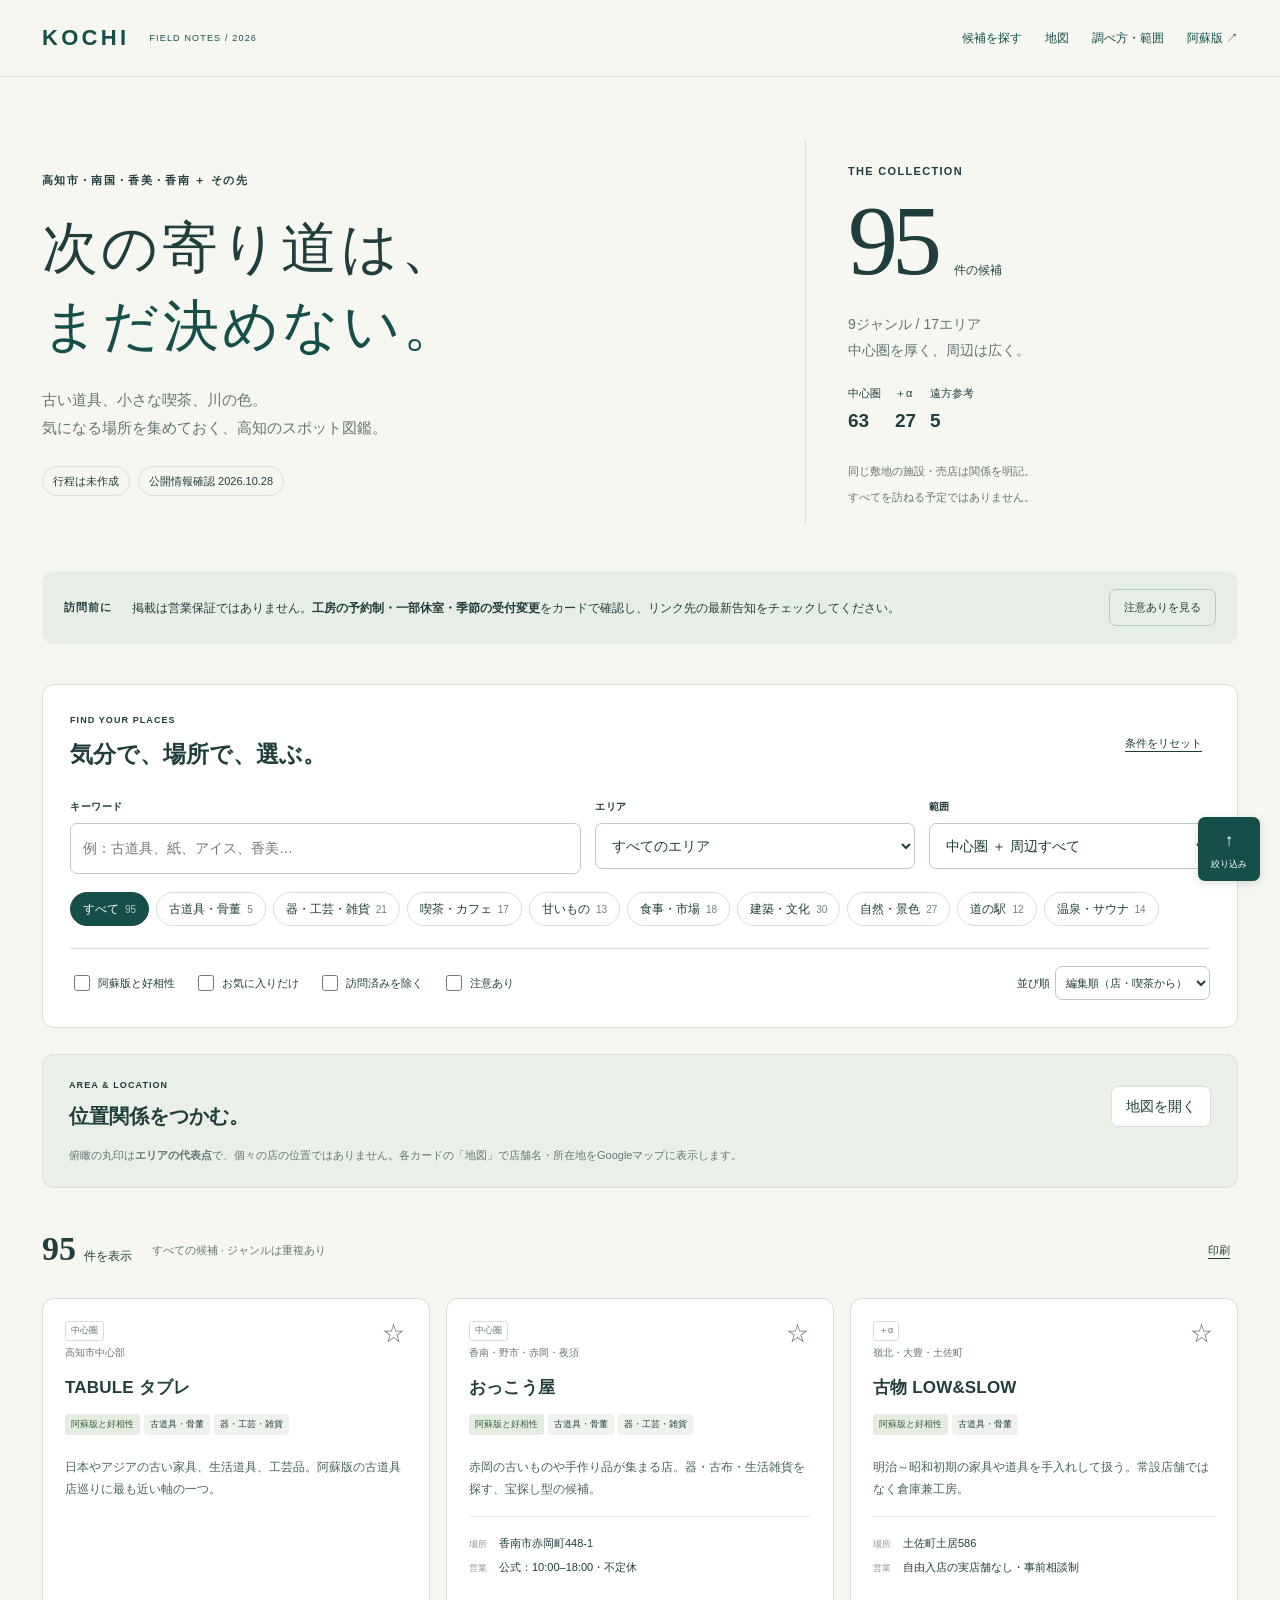
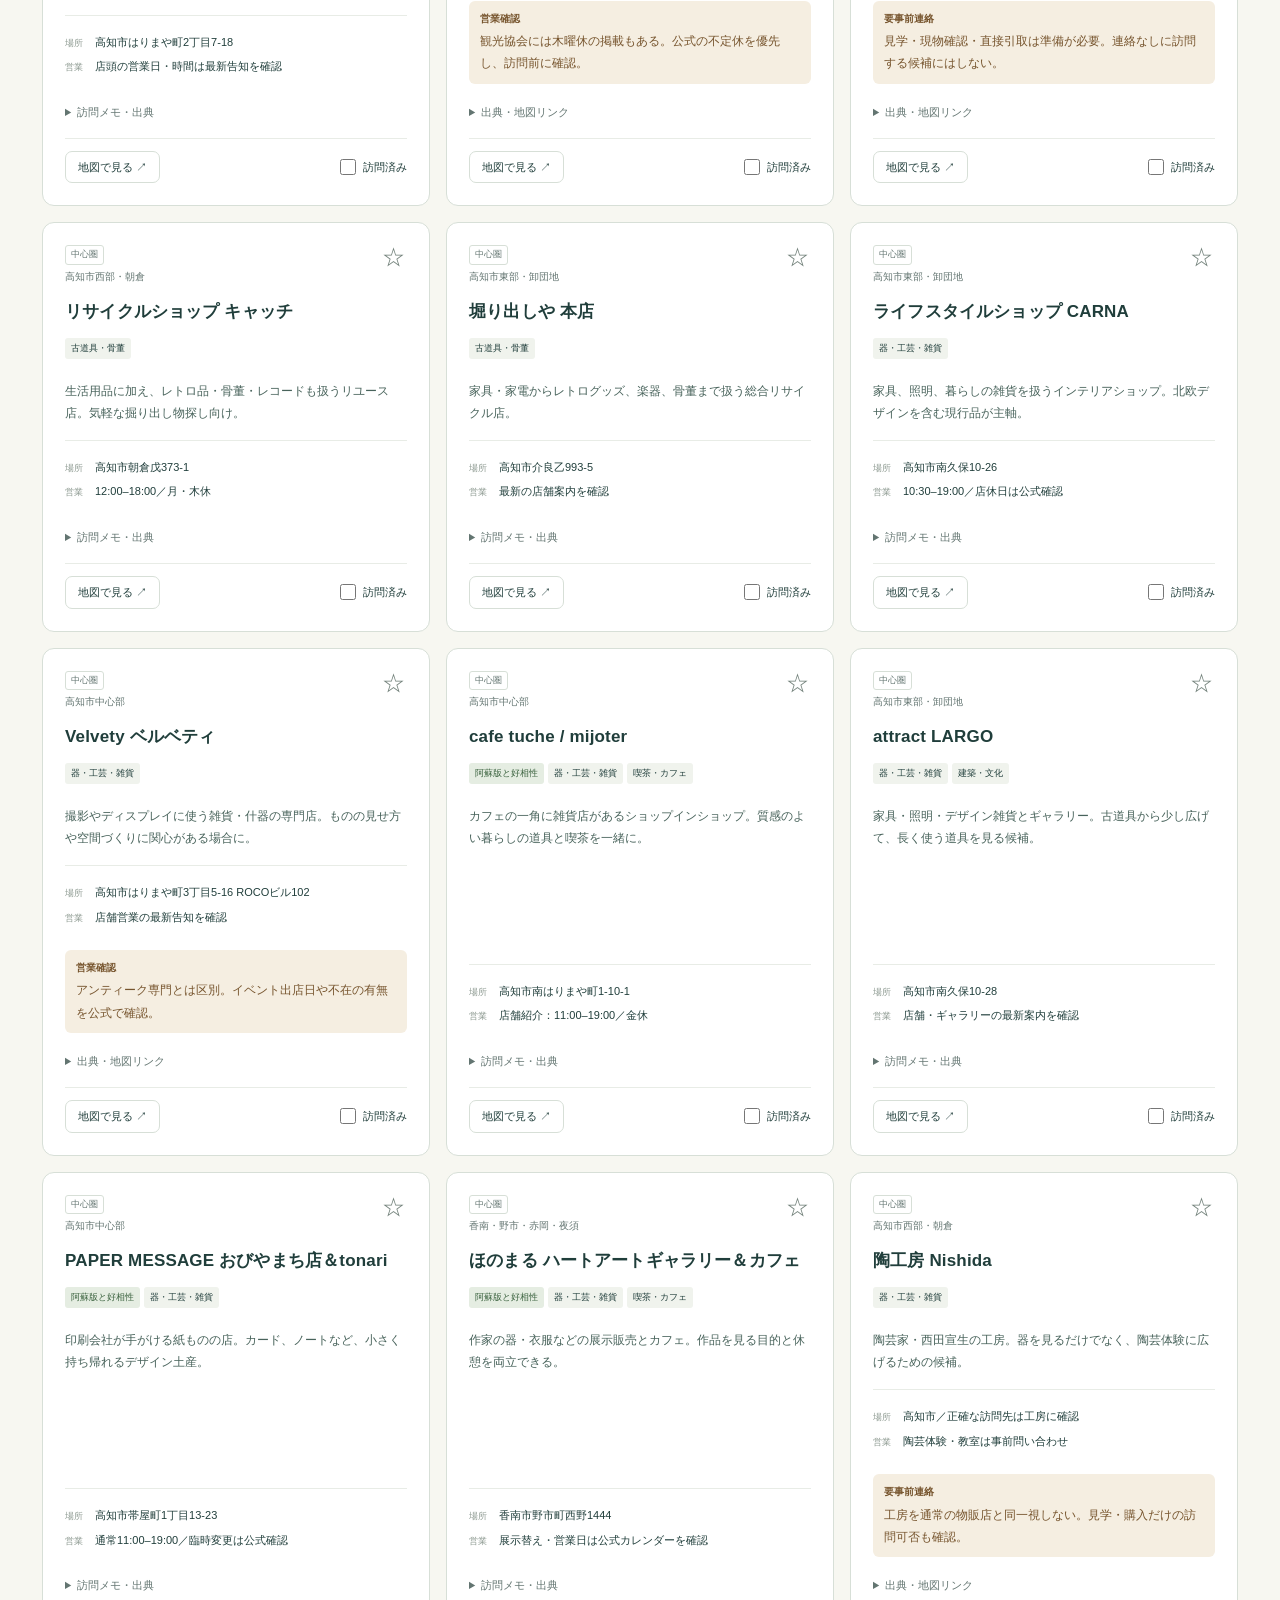
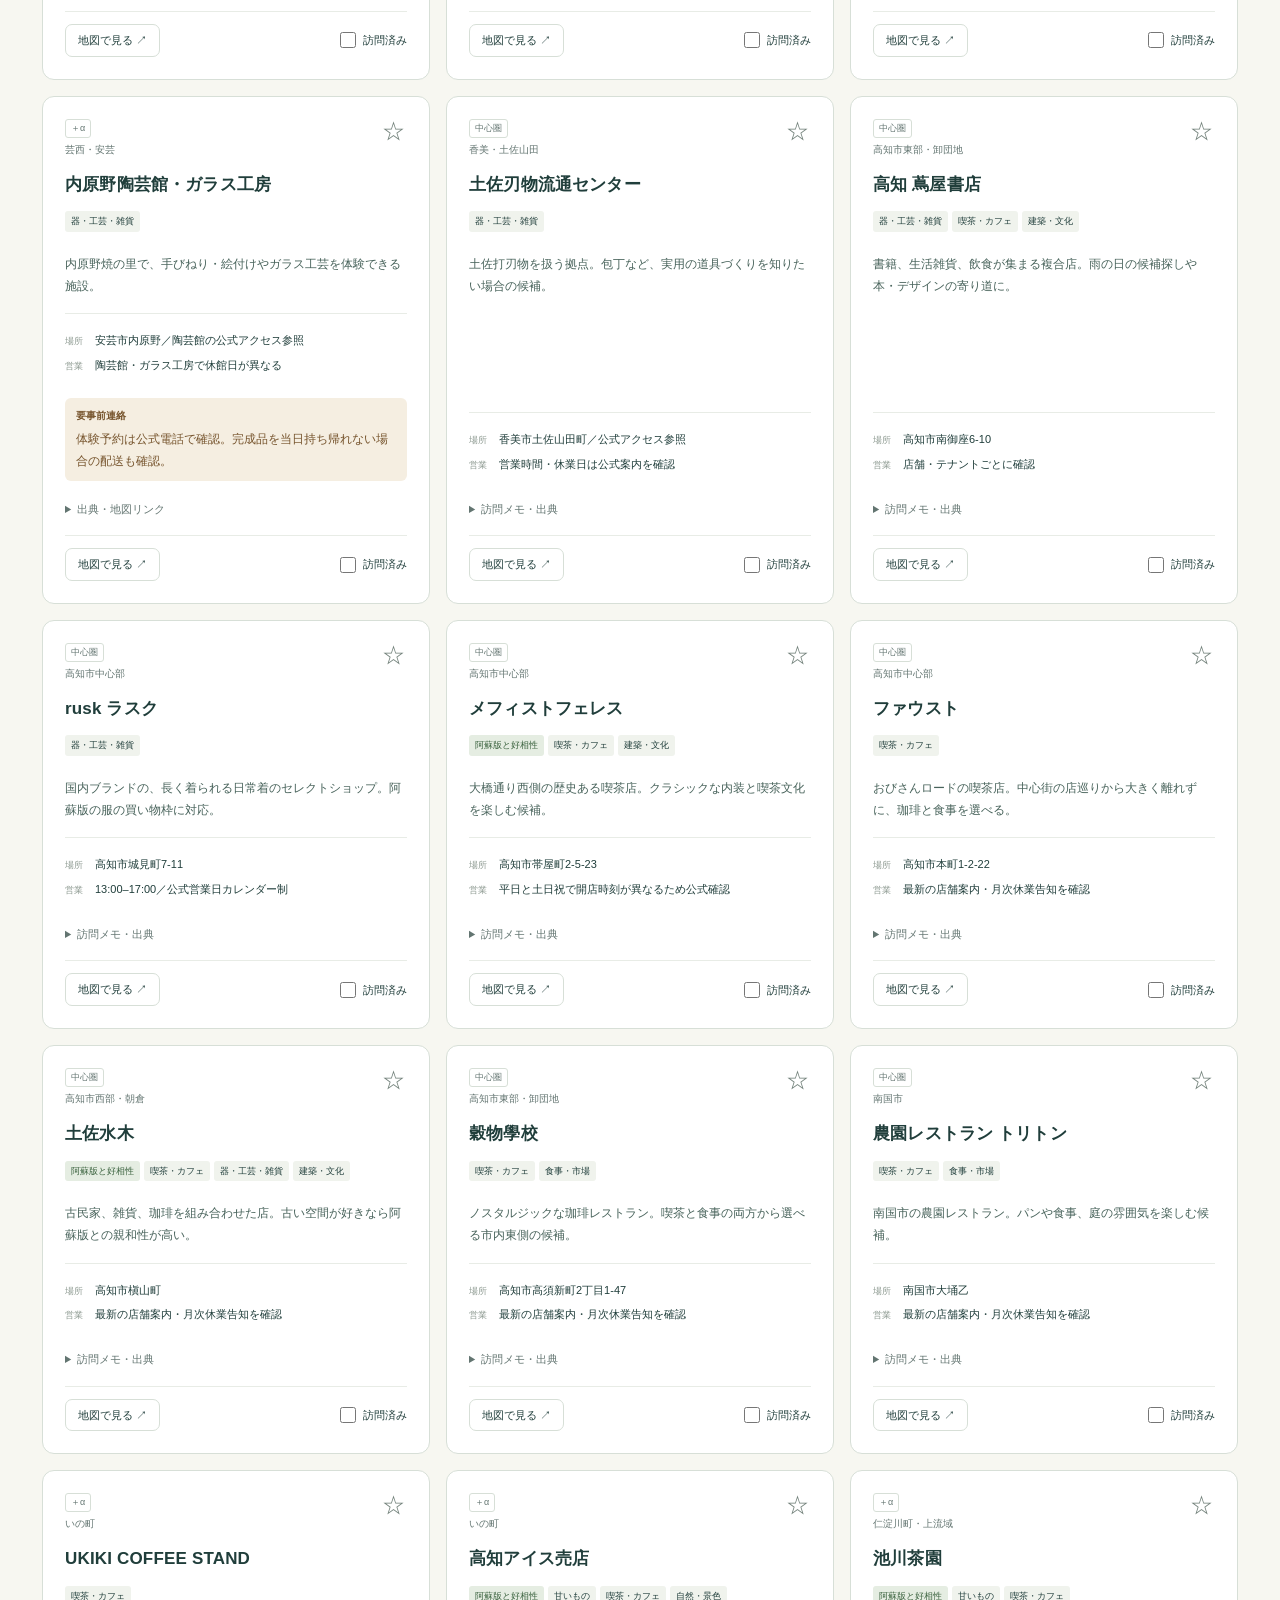
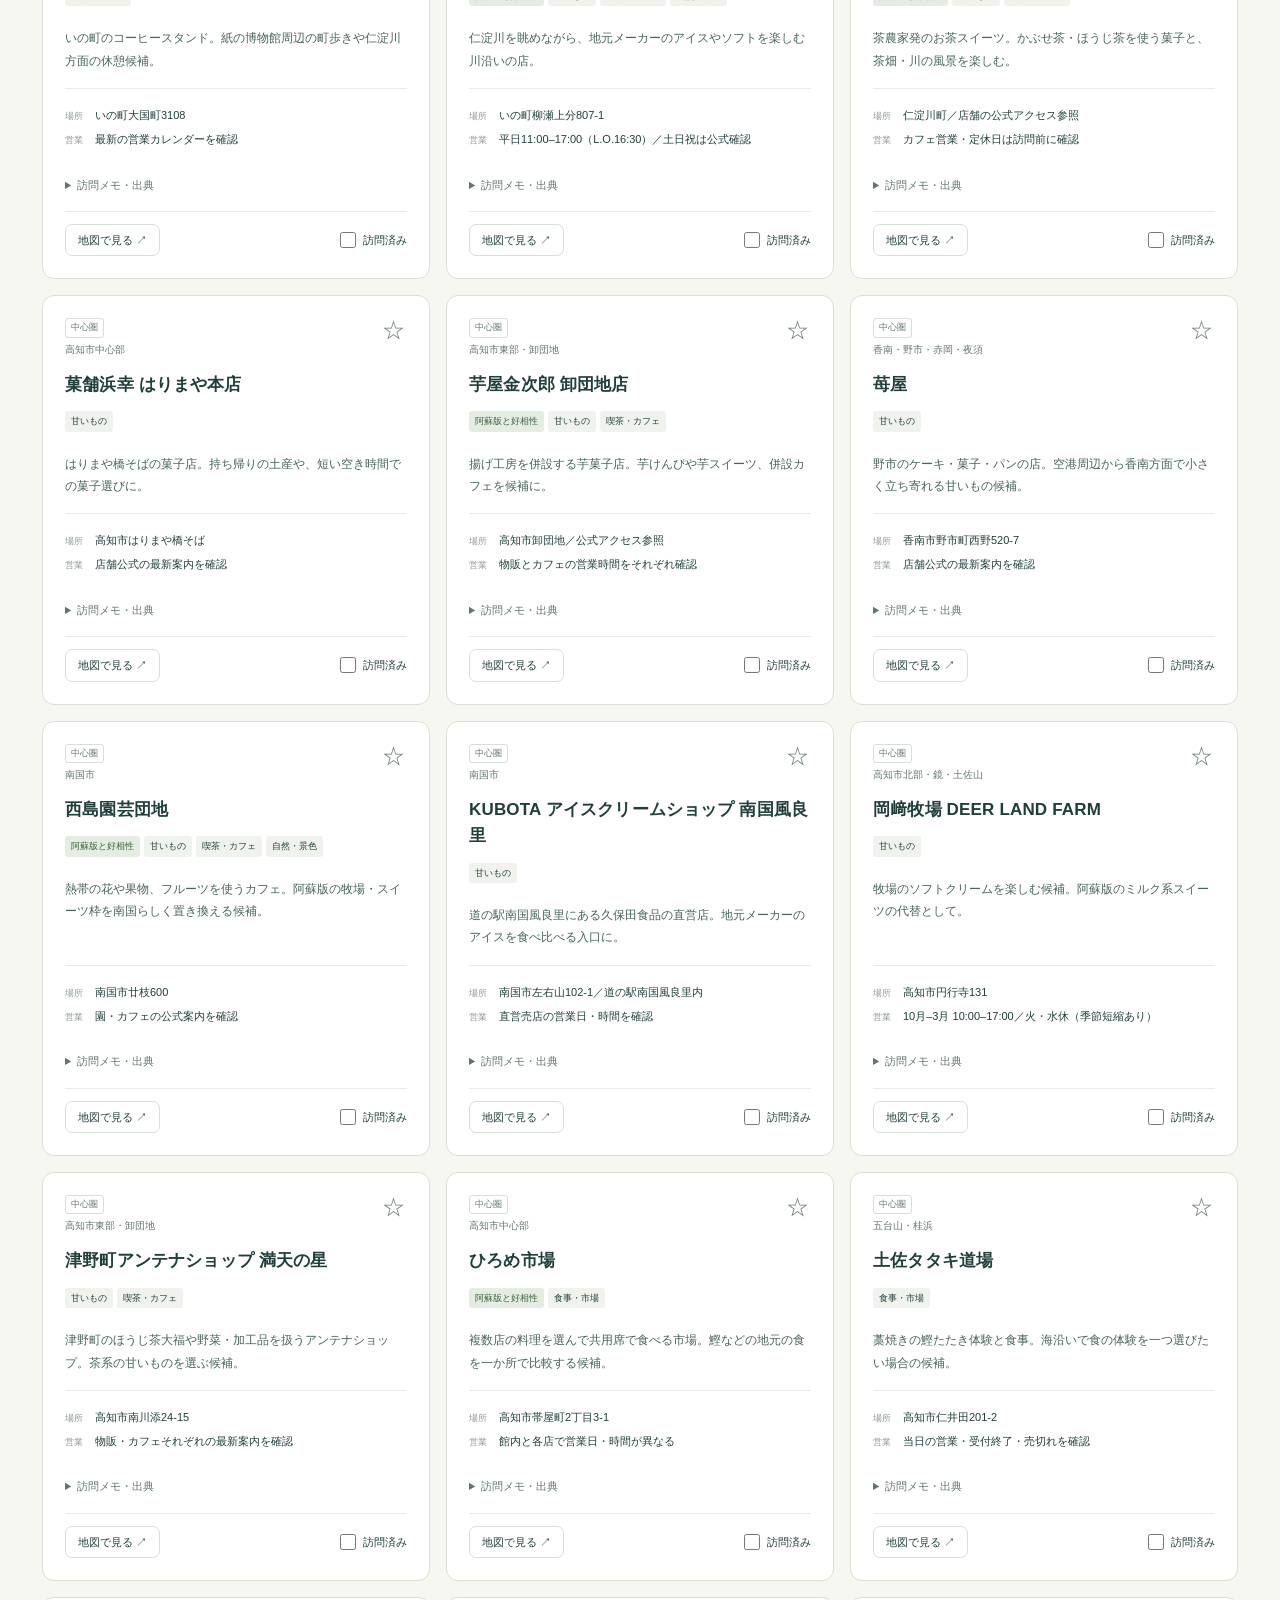
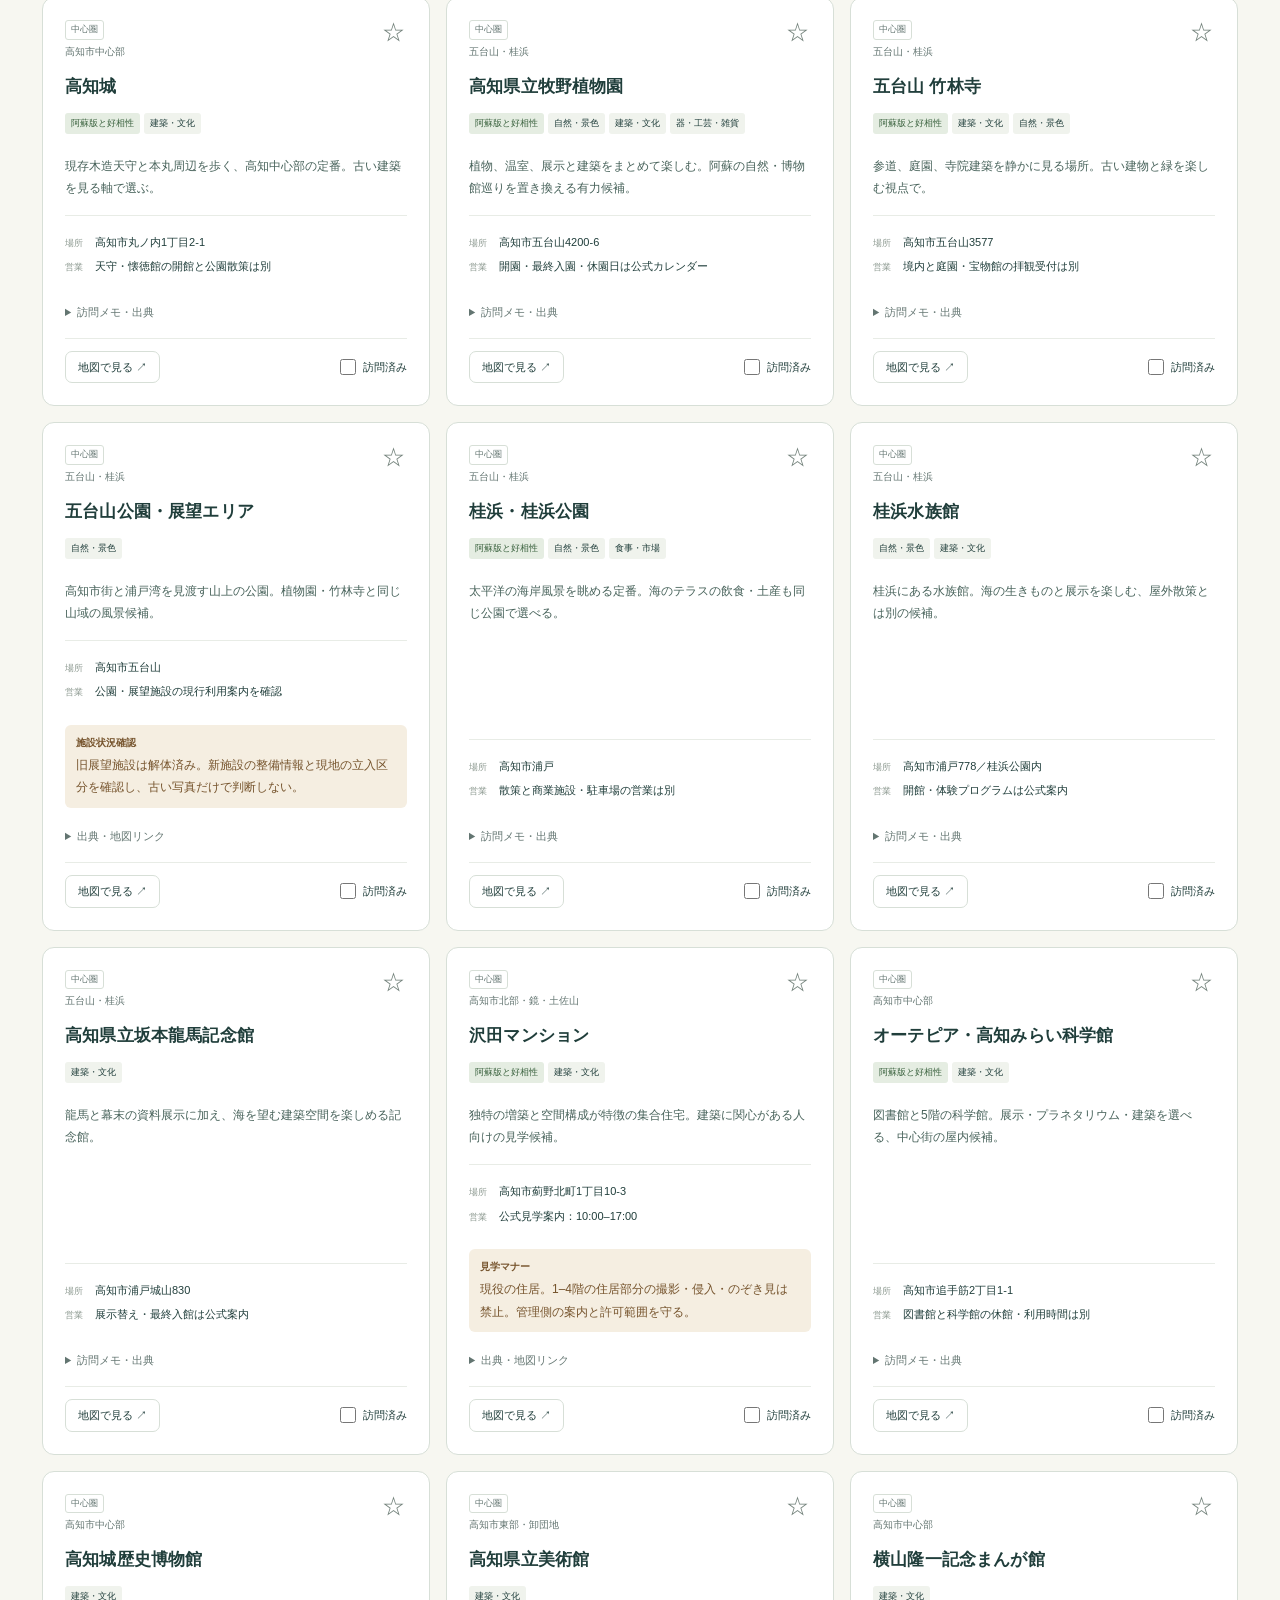
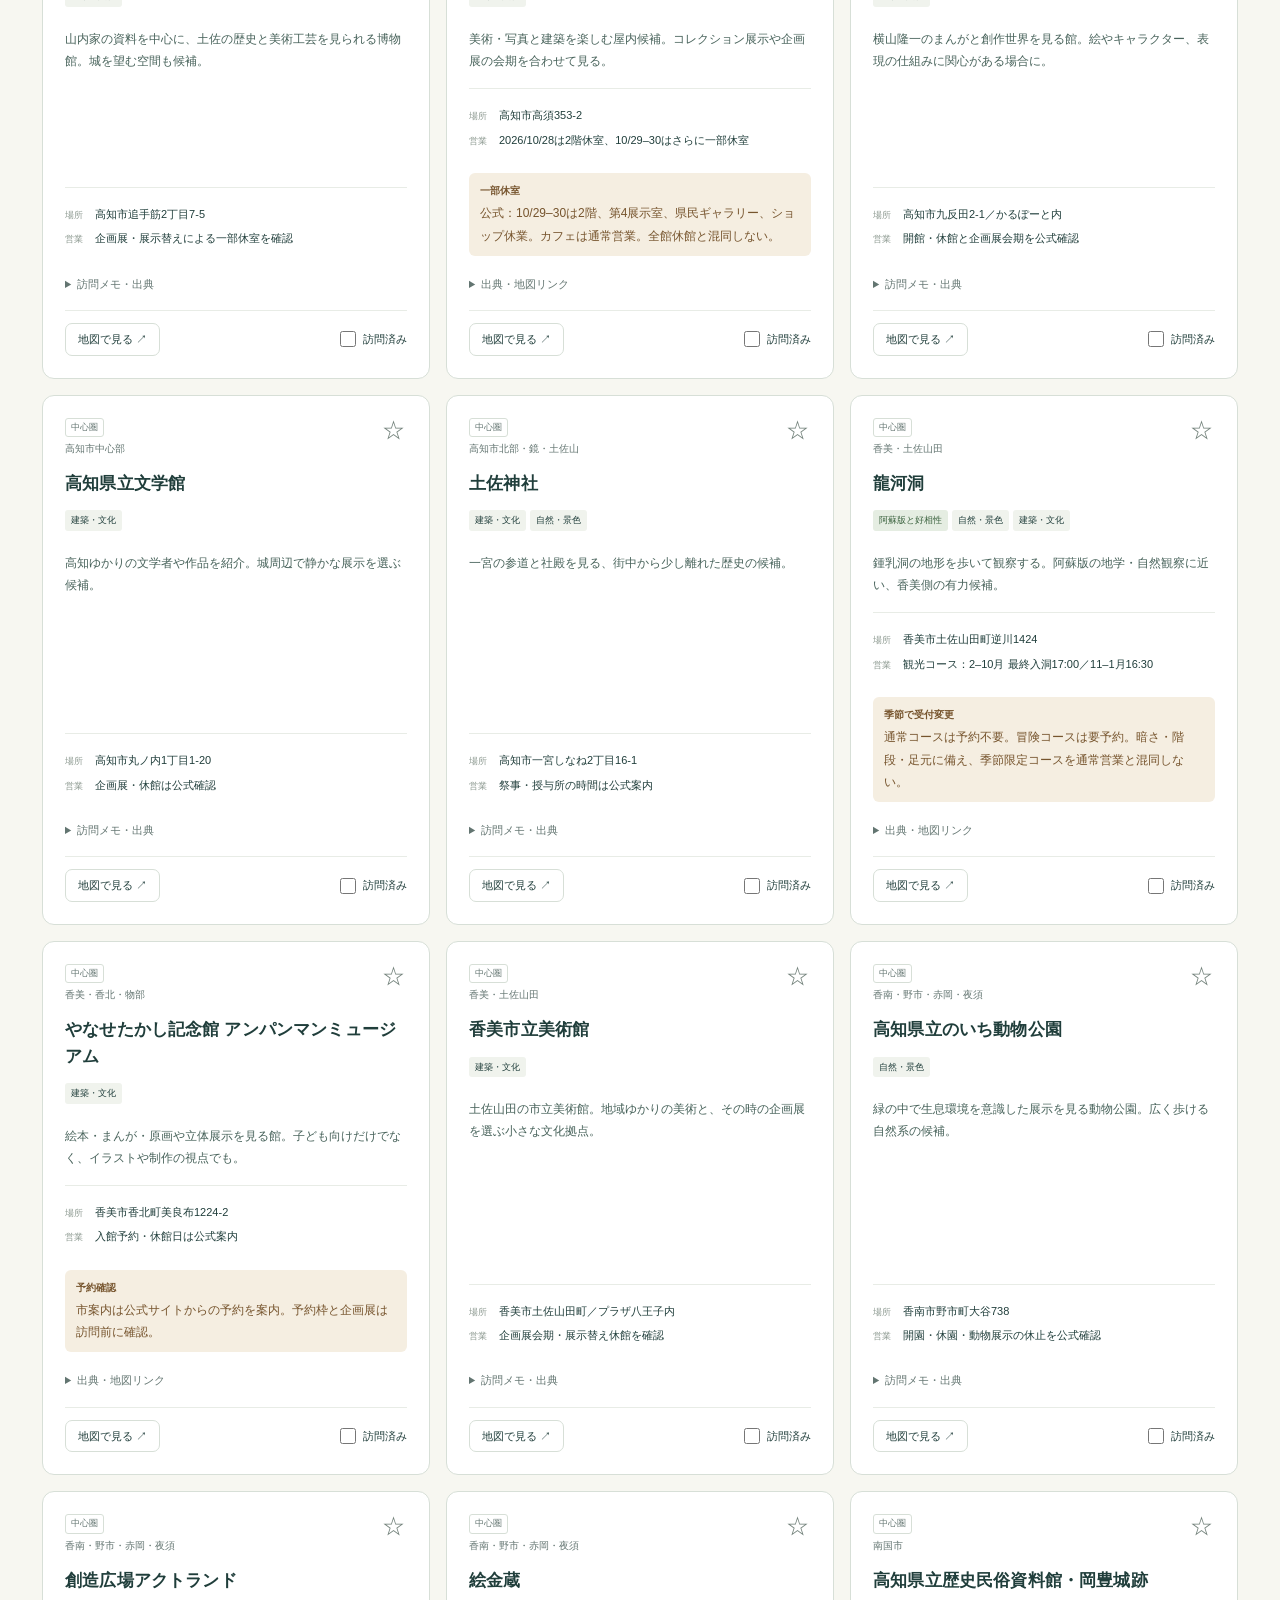
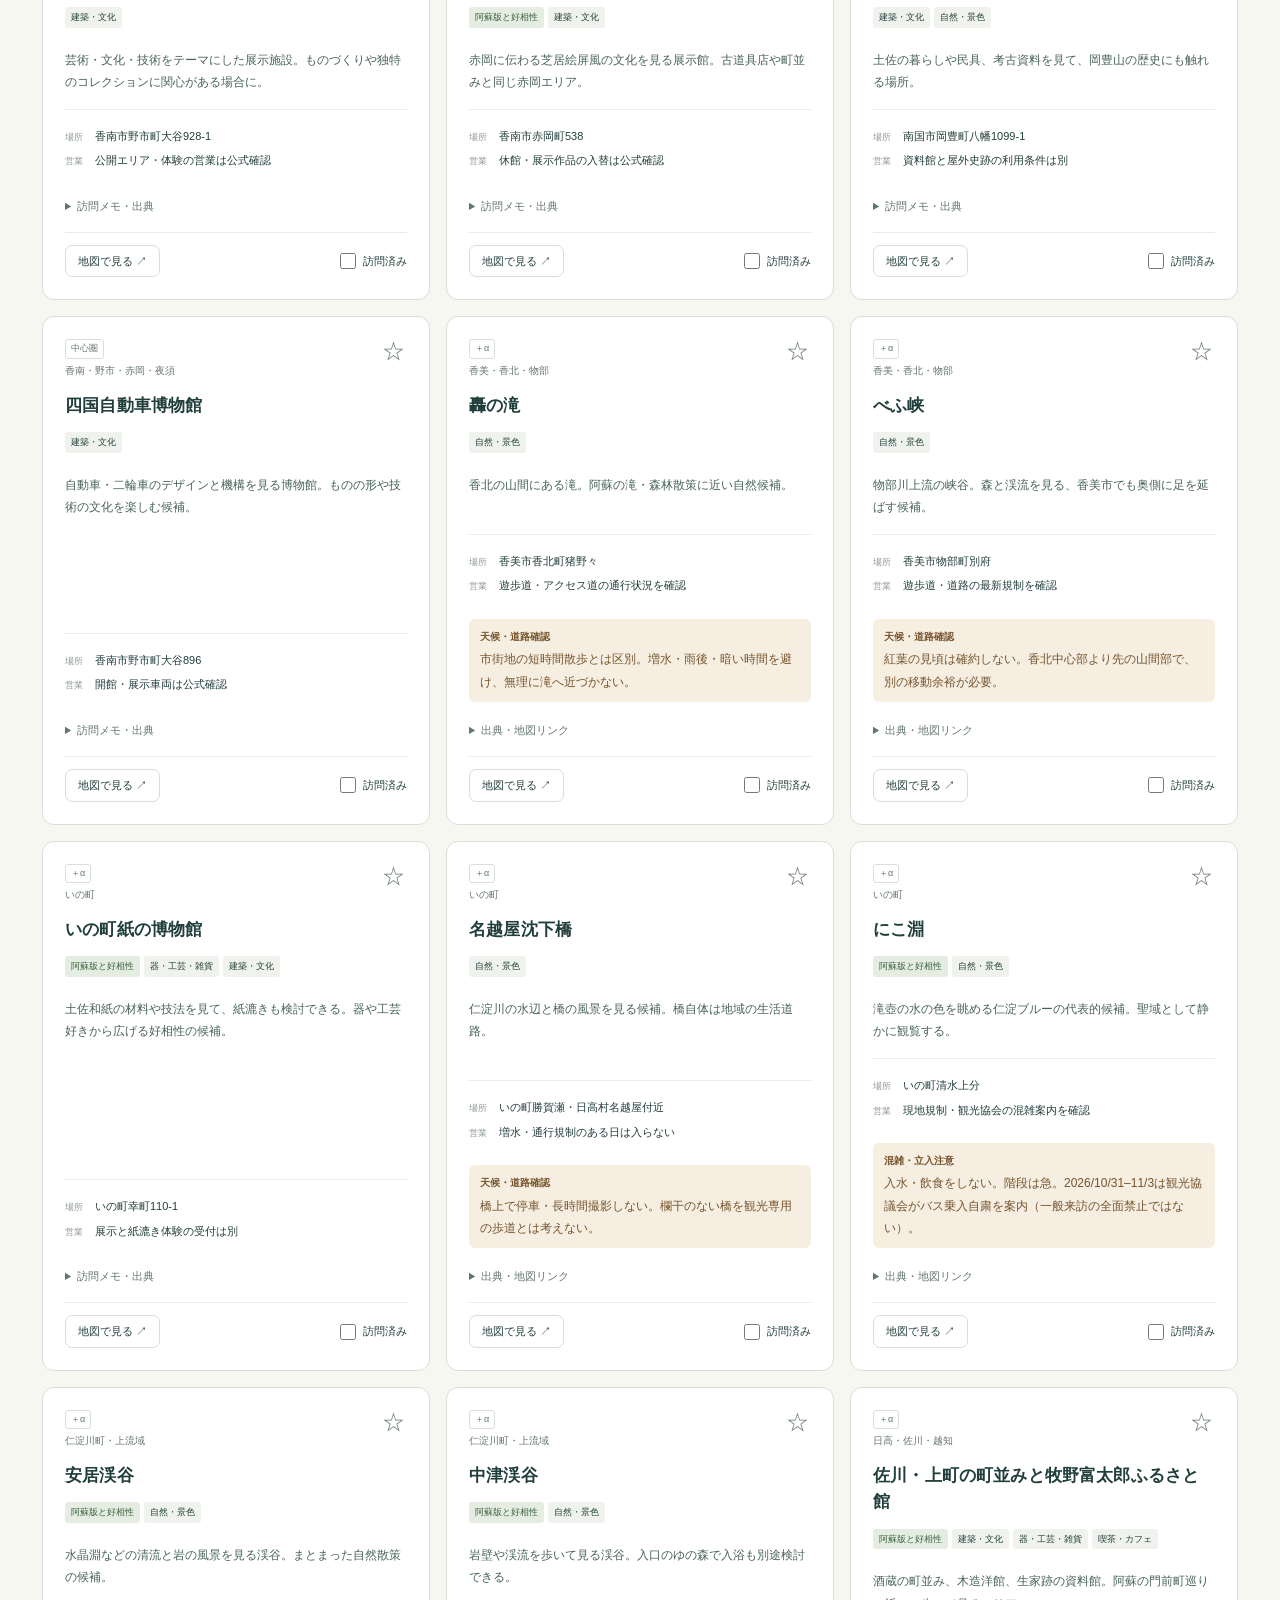
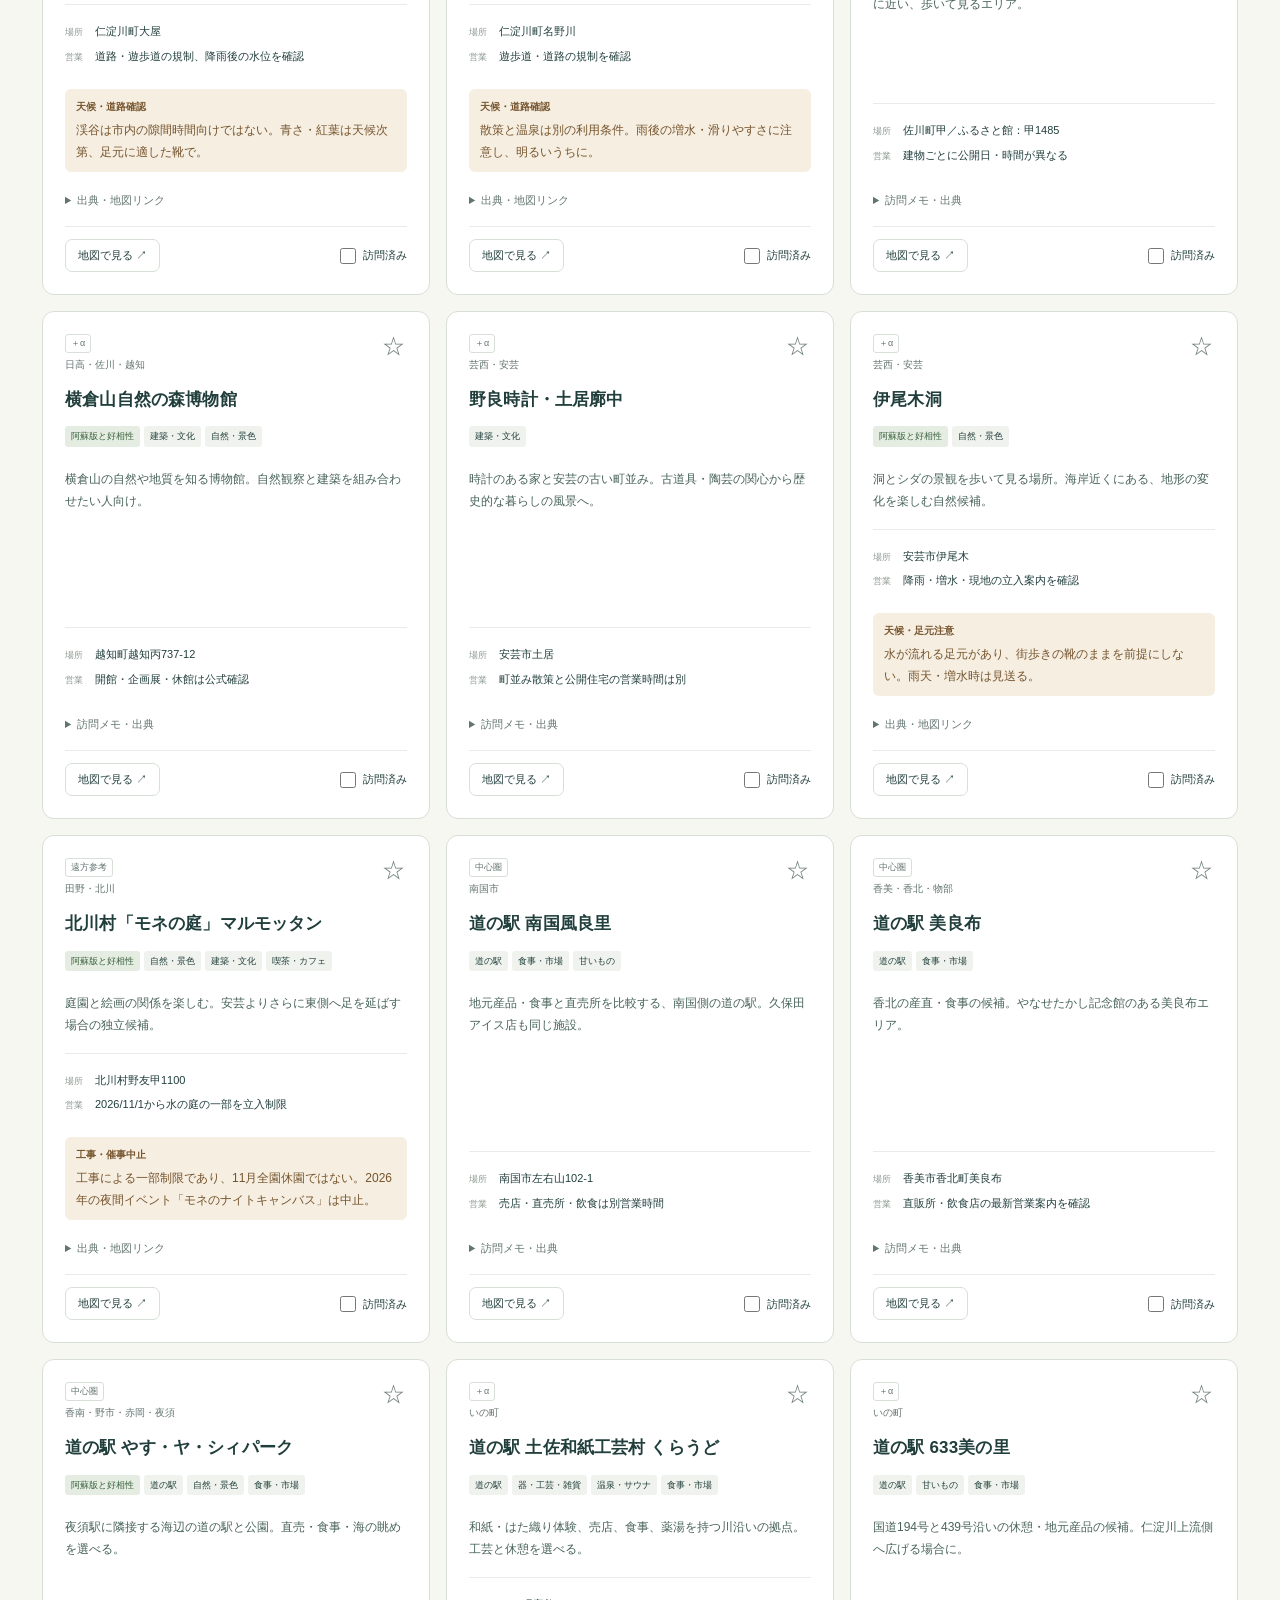
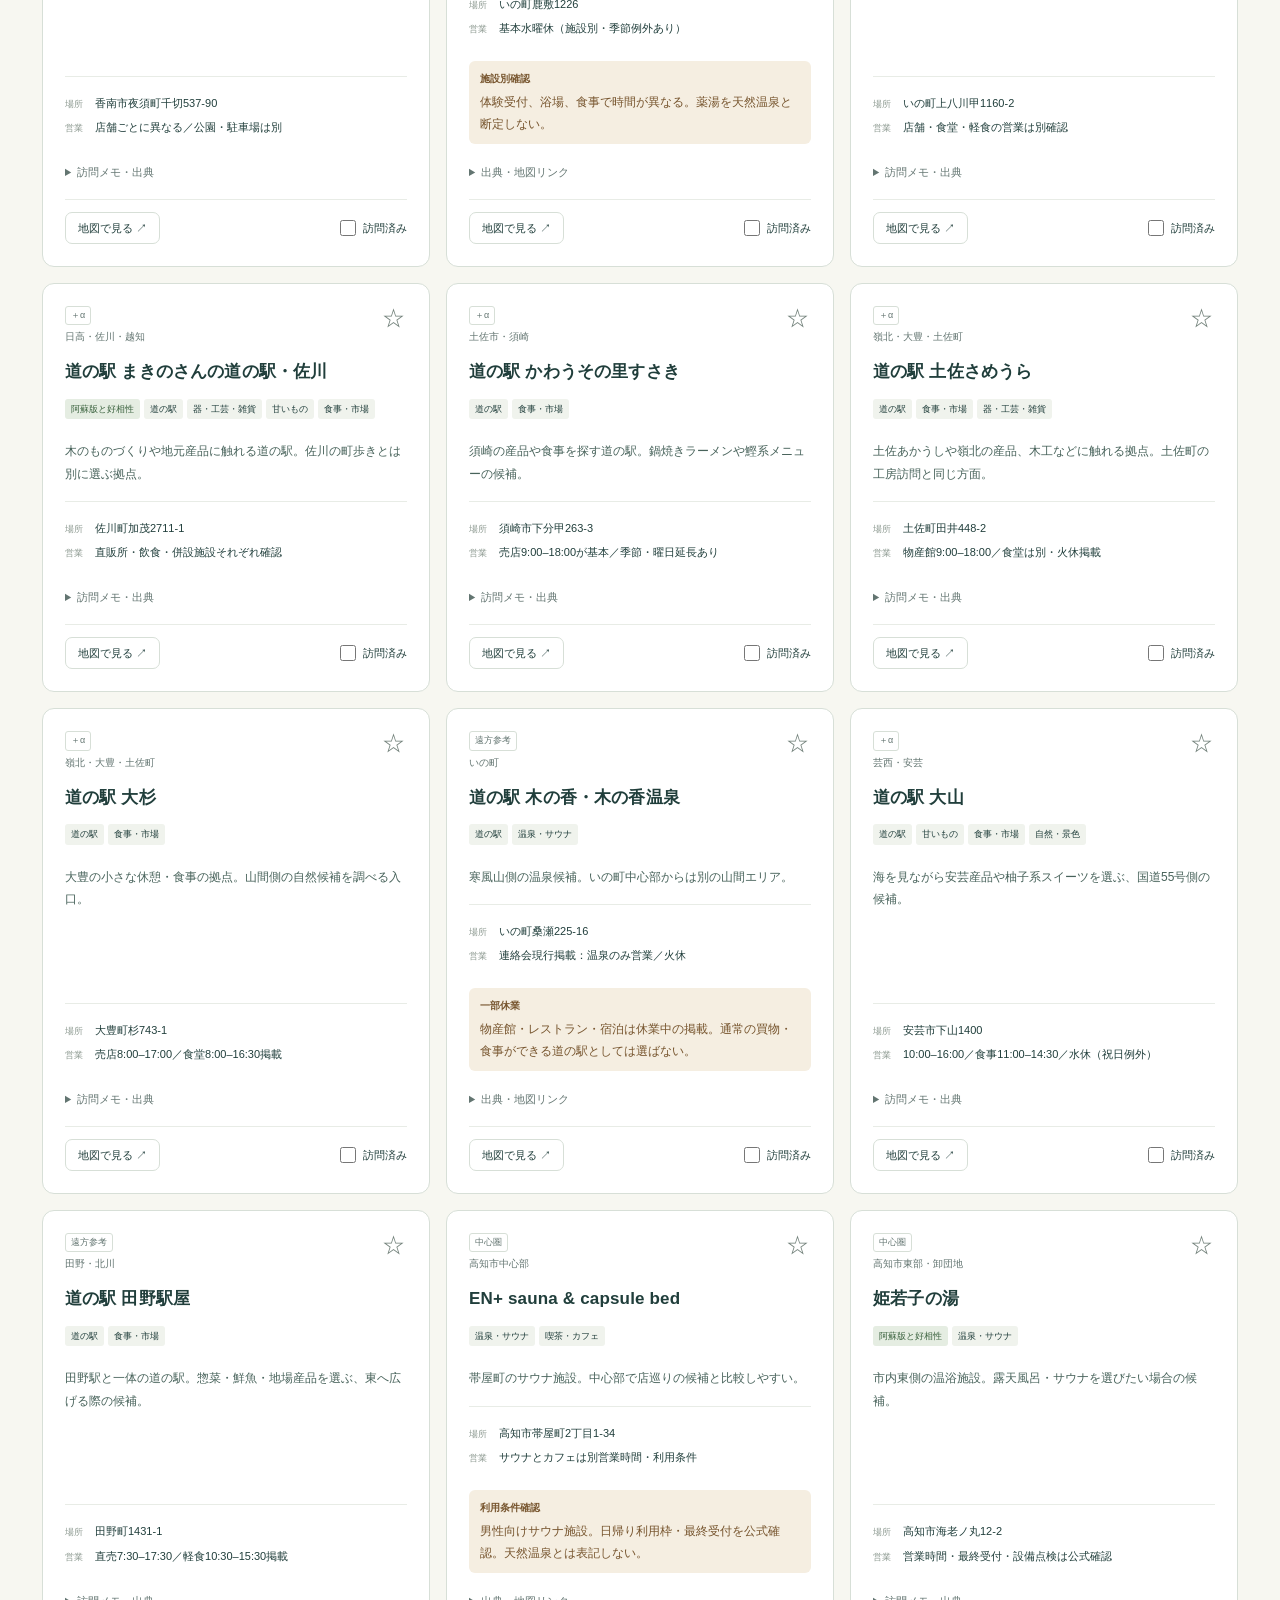
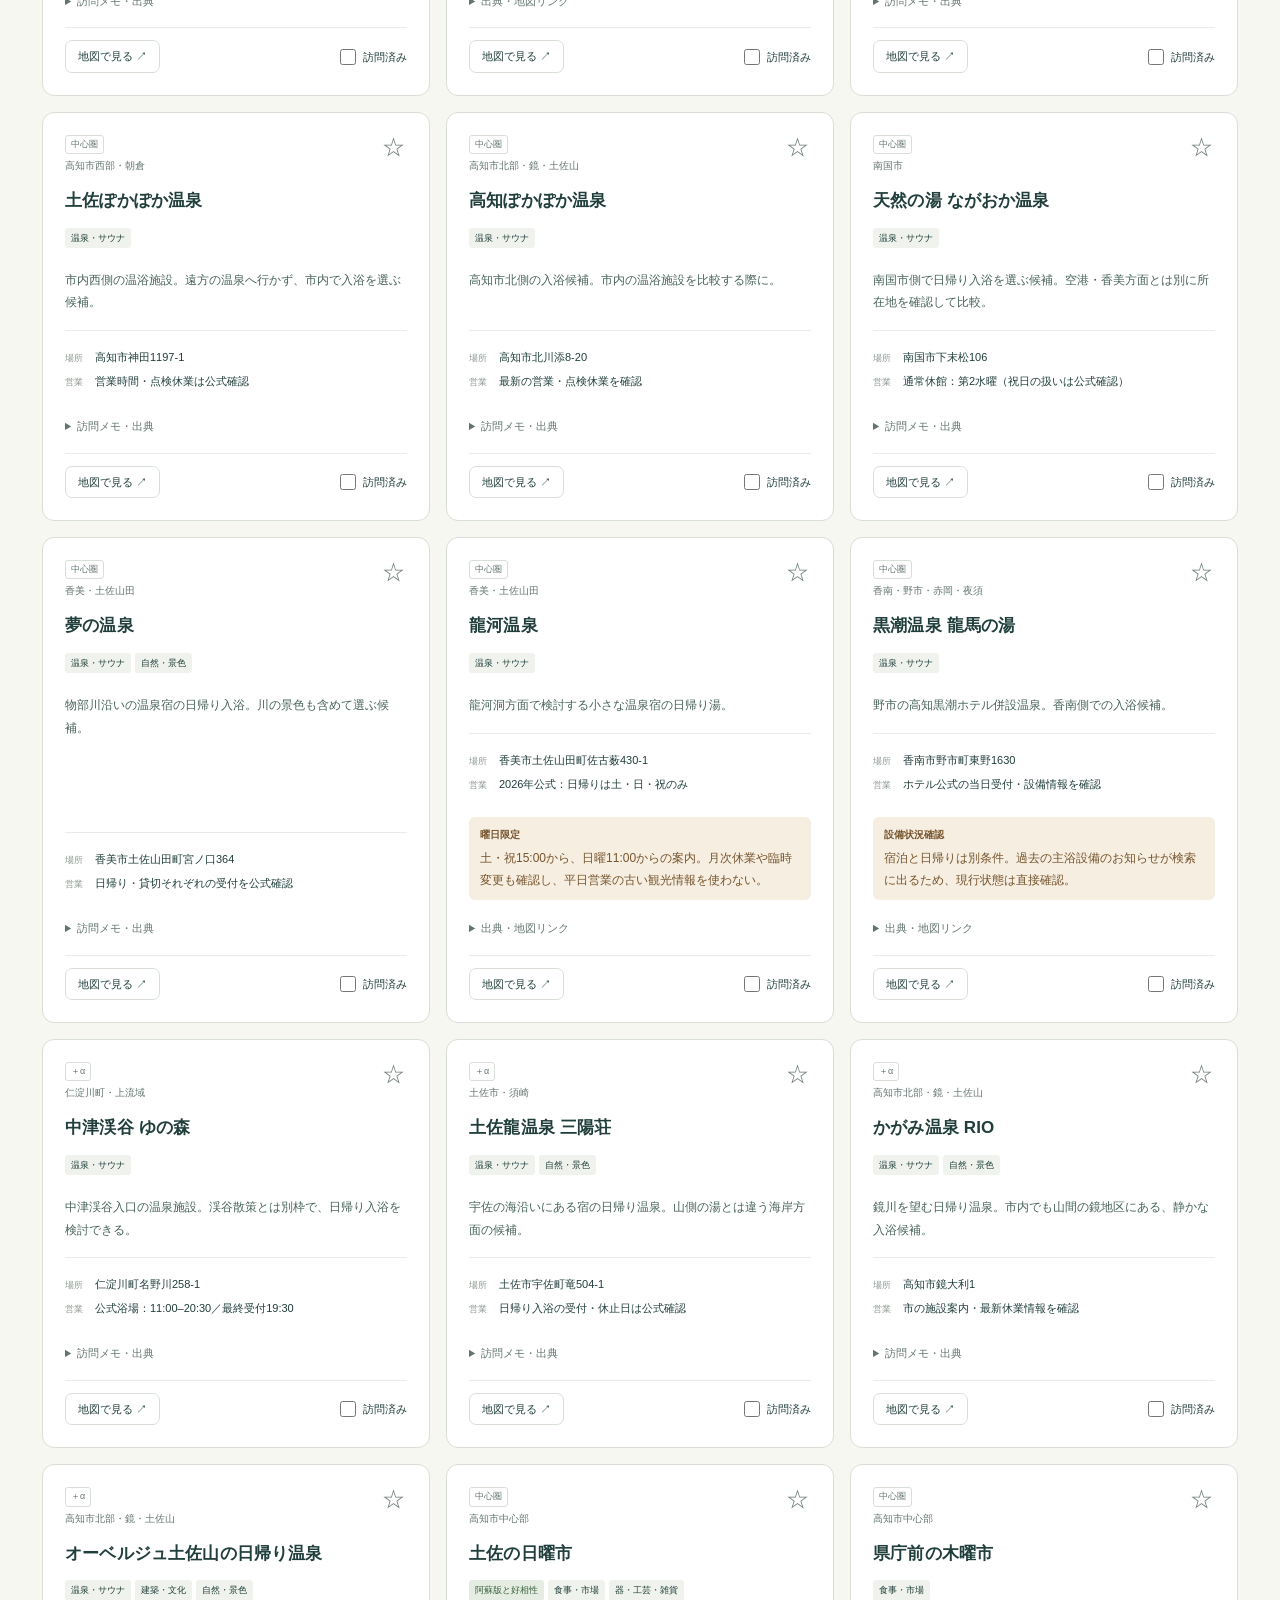
==== kochi/index.html @ 2537353c "Add Kochi field guide with 95 sourced places, filters, maps and visit records; leave Aso unchanged" ====
<!doctype html>
<html lang="ja">
<head>
<meta charset="utf-8">
<meta name="viewport" content="width=device-width,initial-scale=1">
<meta name="robots" content="noindex,nofollow,noarchive">
<meta name="referrer" content="strict-origin-when-cross-origin">
<meta name="theme-color" content="#164f49">
<meta name="description" content="高知市・南国・香美・香南と、その先の寄り道候補。古道具、器、喫茶、甘いもの、建築、自然、道の駅、温泉を調べるスポット図鑑。行程は未作成。">
<title>高知 寄り道図鑑｜古道具・喫茶・自然を探す</title>
<link rel="stylesheet" href="styles.css?v=20261028">
<script defer src="app.js?v=20261028"></script>
</head>
<body>
<a class="skip" href="#results">スポット一覧へ</a>
<header class="masthead"><div class="wrap mast-inner"><a href="./" class="wordmark">KOCHI<span>FIELD NOTES / 2026</span></a><nav aria-label="メイン"><a href="#results">候補を探す</a><a href="#map-section">地図</a><a href="#about">調べ方・範囲</a><a href="../">阿蘇版 ↗</a></nav></div></header>
<main class="wrap">
<section class="hero" aria-labelledby="hero-title"><div><p class="eyebrow">高知市・南国・香美・香南 ＋ その先</p><h1 id="hero-title">次の寄り道は、<br><em>まだ決めない。</em></h1><p class="intro">古い道具、小さな喫茶、川の色。<br>気になる場所を集めておく、高知のスポット図鑑。</p><div class="hero-tags"><span>行程は未作成</span><span>公開情報確認 2026.10.28</span></div></div><aside class="overview"><p class="eyebrow">THE COLLECTION</p><p class="total"><strong id="total-count">95</strong><span>件の候補</span></p><p>9ジャンル / 17エリア<br>中心圏を厚く、周辺は広く。</p><div class="scope-stats" id="scope-stats"></div><small>同じ敷地の施設・売店は関係を明記。<br>すべてを訪ねる予定ではありません。</small></aside></section>
<section class="notice" aria-label="情報の鮮度"><span class="notice-label">訪問前に</span><p>掲載は営業保証ではありません。<b>工房の予約制・一部休室・季節の受付変更</b>をカードで確認し、リンク先の最新告知をチェックしてください。</p><button id="show-cautions" type="button">注意ありを見る</button></section>
<section class="finder" aria-labelledby="finder-title"><div class="section-head"><div><p class="eyebrow">FIND YOUR PLACES</p><h2 id="finder-title">気分で、場所で、選ぶ。</h2></div><button class="text-button" id="reset" type="button">条件をリセット</button></div>
<div class="search-row"><label class="search-box"><span>キーワード</span><input id="q" type="search" placeholder="例：古道具、紙、アイス、香美…" autocomplete="off"></label><label><span>エリア</span><select id="area"><option value="">すべてのエリア</option></select></label><label><span>範囲</span><select id="zone"><option value="">中心圏 ＋ 周辺すべて</option><option>中心圏</option><option>＋α</option><option>遠方参考</option></select></label></div>
<div id="categories" class="chips" role="group" aria-label="ジャンルで絞り込み"></div>
<div class="options"><label><input type="checkbox" id="picked">阿蘇版と好相性</label><label><input type="checkbox" id="favorite-only">お気に入りだけ</label><label><input type="checkbox" id="hide-visited">訪問済みを除く</label><label><input type="checkbox" id="caution-only">注意あり</label><label class="sort-label">並び順 <select id="sort"><option value="editorial">編集順（店・喫茶から）</option><option value="area">エリア順</option><option value="name">名前順</option></select></label></div>
</section>
<section id="map-section" class="map-section" aria-labelledby="map-title"><div class="section-head"><div><p class="eyebrow">AREA & LOCATION</p><h2 id="map-title">位置関係をつかむ。</h2></div><button id="map-toggle" type="button" aria-expanded="false" aria-controls="map-panel">地図を開く</button></div><p class="map-caption">俯瞰の丸印は<b>エリアの代表点</b>で、個々の店の位置ではありません。各カードの「地図」で店舗名・所在地をGoogleマップに表示します。</p><div id="map-panel" hidden><div class="map-tabs" role="group" aria-label="地図の種類"><button id="area-map-tab" type="button" aria-pressed="true">エリア俯瞰</button><button id="place-map-tab" type="button" aria-pressed="false">選んだ場所</button></div><div id="area-map-wrap"><div id="area-map" aria-label="エリアの代表点を示す地図"><p class="map-loading">地図を読み込みます。表示できない場合も下のエリアボタンと店舗リンクを使えます。</p></div><div id="area-buttons" class="area-buttons"></div><p class="fine">地図の件数は現在の絞り込みに連動します。エリアボタンからも絞り込めます。</p></div><div id="place-map-wrap" hidden><div class="place-map-heading"><b id="map-place-title">カードから場所を選んでください</b><a id="map-external" target="_blank" rel="noopener noreferrer" hidden>Googleマップで開く ↗</a></div><div id="place-map-empty">一覧の「地図」ボタンを押すと、ここに場所を表示します。</div><iframe id="place-map" title="選んだ場所のGoogleマップ検索結果" loading="lazy" referrerpolicy="no-referrer-when-downgrade" hidden></iframe><p class="fine">店名検索による地図です。同名店舗・入口・駐車場は公式アクセスと照合してください。外部地図には通信が必要です。</p></div></div></section>
<section id="results" aria-labelledby="results-title"><div class="results-head"><h2 id="results-title"><span id="result-count">95</span><small>件を表示</small></h2><p id="filter-summary" role="status" aria-live="polite">すべての候補</p><button class="text-button" id="print" type="button">印刷</button></div><div id="cards" class="cards"></div><div id="empty" class="empty" hidden><h3>この条件の候補はありません。</h3><p>キーワードを短くするか、範囲・ジャンルの条件を減らしてください。</p><button type="button" id="empty-reset">条件をリセット</button></div><noscript><p>一覧の検索にはJavaScriptが必要です。<a href="spots.json">全候補のデータ</a>または<a href="README.md">調査メモ</a>をご覧ください。</p></noscript></section>
<section id="about" class="about"><div><p class="eyebrow">HOW TO USE</p><h2>候補集であって、<br>行程表ではありません。</h2><p>阿蘇版の「古道具・暮らしの道具・喫茶・甘いもの・自然・道の駅」という軸を引き継ぎ、高知の建築、工芸、温泉まで広げました。「好相性」はその観点での編集上のおすすめです。</p><p>中心圏は高知市・南国・香美・香南。仁淀川流域、佐川・越知、土佐・須崎、嶺北、安芸を「＋α」に、北川や四国カルストなどを「遠方参考」に分けています。直線距離やエリア分類は移動所要時間の保証ではありません。</p><p>交通手段は未確定のため、車の利用や予約を前提にしていません。山間部の候補は、往復の交通・道路状況と合わせて検討してください。</p></div><div class="record-box"><h3>お気に入りと訪問記録</h3><p>記録はこの端末・このブラウザだけに保存されます。阿蘇版の記録とは分離しています。端末を変える場合は保存ファイルを移してください。</p><p class="record-counts" id="record-counts">お気に入り 0 / 訪問済み 0</p><div class="record-actions"><button id="export" type="button">記録を保存</button><label class="button">記録を読み込む<input id="import" type="file" accept="application/json,.json" hidden></label></div><p class="fine">読み込みは既存記録に追加します。個人の予定・予約情報は公開データに含めていません。位置情報の自動取得は行いません。</p><details><summary>情報の確認方法と限界</summary><p>公式店舗・施設、自治体、観光協会、道の駅連絡会の公開情報を優先。営業時間の食い違い、予約・見学条件、工事・展示替えは注意欄に記載しています。現地・電話での当日営業確認は未実施です。</p><p>休業の網羅的監視や、全店舗・全在庫の完全調査ではありません。営業時間が取得できなかった候補は不明なまま明記しています。料金は変動しやすいため原則リンク先で確認します。</p><p><a href="spots.json" download>全候補データ（JSON）</a> / <a href="README.md">調査・実装メモ</a></p></details></div></section>
</main>
<footer><div class="wrap footer-inner"><span>KOCHI FIELD NOTES · 2026.10.28</span><span>行く順番より、気になる理由を。</span><a href="https://github.com/keiike/aso-2026-k7m4p9-/tree/main/kochi" target="_blank" rel="noopener noreferrer">GitHub ↗</a></div></footer><div id="toast" role="status" aria-live="polite" hidden></div><a href="#finder-title" class="back-top" aria-label="絞り込みへ戻る">↑<span>絞り込み</span></a>
</body>
</html>
---- kochi/styles.css ----
:root{--ink:#203e3b;--muted:#637571;--accent:#164f49;--paper:#f7f7f1;--white:#fff;--line:#d7dfd7;--pale:#e7eee5;--warm:#b26a37;--gold:#f5eee1;--radius:12px}*{box-sizing:border-box}html{scroll-behavior:smooth;scroll-padding-top:85px}body{margin:0;background:var(--paper);color:var(--ink);font-family:-apple-system,BlinkMacSystemFont,'Hiragino Kaku Gothic ProN','Yu Gothic',Meiryo,sans-serif;font-size:14px;line-height:1.85}a{color:var(--accent);text-underline-offset:4px}button,select,input{font:inherit}button,.button{display:inline-flex;align-items:center;justify-content:center;gap:6px;cursor:pointer;border:1px solid var(--line);border-radius:7px;padding:9px 14px;background:var(--white);color:var(--ink);line-height:1.5;text-decoration:none}button:hover,.button:hover{border-color:var(--accent);background:#f0f5ed}button[aria-pressed=true]{background:var(--accent);border-color:var(--accent);color:white}button:focus-visible,a:focus-visible,input:focus-visible,select:focus-visible,summary:focus-visible,.button:focus-within{outline:3px solid #be8a43;outline-offset:3px}input[type=checkbox]{accent-color:var(--accent);width:16px;height:16px;vertical-align:middle}input[type=search],select{width:100%;min-width:0;border:1px solid #bbc9bf;background:#fff;color:var(--ink);padding:12px;border-radius:7px;min-height:46px}label{cursor:pointer}[hidden]{display:none!important}.wrap{max-width:1280px;margin:auto;padding:0 42px}.skip{position:absolute;top:-80px;left:20px;background:white;padding:10px;z-index:2000}.skip:focus{top:10px}.masthead{background:#f7f7f1ed;border-bottom:1px solid var(--line);position:sticky;top:0;z-index:1000;backdrop-filter:blur(12px)}.mast-inner{display:flex;align-items:center;justify-content:space-between;gap:20px;min-height:76px}.wordmark{font-size:22px;font-weight:800;letter-spacing:.15em;text-decoration:none;display:flex;align-items:center;gap:20px}.wordmark span{font-size:9px;letter-spacing:.13em;font-weight:500}.mast-inner nav{display:flex;gap:23px}.mast-inner nav a{font-size:12px;text-decoration:none;white-space:nowrap}.hero{display:grid;grid-template-columns:1.6fr 1fr;gap:70px;padding:64px 0 46px;align-items:center}.eyebrow{font-size:11px;letter-spacing:.12em;font-weight:700;margin:0 0 18px}.hero h1{font-family:Georgia,'Yu Mincho','Hiragino Mincho ProN',serif;font-size:56px;line-height:1.4;letter-spacing:.06em;font-weight:500;margin:12px 0 21px}.hero h1 em{font-style:normal;color:var(--accent)}.intro{font-size:15px;color:var(--muted);margin:0 0 24px}.hero-tags{display:flex;gap:8px;flex-wrap:wrap}.hero-tags span{border:1px solid var(--line);font-size:11px;padding:4px 10px;border-radius:30px}.overview{border-left:1px solid var(--line);padding:20px 0 16px 42px}.overview .eyebrow{margin-bottom:2px}.total{display:flex;align-items:baseline;gap:18px;margin:0;line-height:1.15}.total strong{font-family:Georgia,serif;font-size:100px;font-weight:400;letter-spacing:-.06em}.total span{font-size:12px}.overview>p:not(.total):not(.eyebrow){color:var(--muted)}.scope-stats{display:flex;gap:14px;flex-wrap:wrap;font-size:11px;margin:19px 0}.scope-stats b{display:block;font-size:19px}.overview small{font-size:11px;color:var(--muted)}.notice{display:flex;align-items:center;gap:20px;border-radius:var(--radius);background:var(--pale);padding:18px 22px;margin:0 0 40px}.notice-label{font-size:11px;font-weight:800;letter-spacing:.08em;white-space:nowrap}.notice p{font-size:12px;margin:0;flex:1}.notice button{font-size:11px;white-space:nowrap;background:transparent;border-color:#b8c8b9}.section-head{display:flex;align-items:center;justify-content:space-between;gap:20px}.section-head .eyebrow{font-size:9px;margin-bottom:4px}.section-head h2{font-size:23px;font-weight:600;margin:0}.text-button{font-size:11px;border:0;background:transparent;padding:8px;text-decoration:underline;text-underline-offset:4px}.finder{background:white;border:1px solid var(--line);border-radius:var(--radius);padding:27px}.search-row{display:grid;grid-template-columns:2fr 1.25fr 1.1fr;gap:14px;margin:23px 0 18px}.search-row label>span{display:block;font-size:10px;font-weight:700;letter-spacing:.05em;margin-bottom:6px}.chips{display:flex;flex-wrap:wrap;gap:7px}.chips button{font-size:12px;border-radius:30px;padding:7px 12px}.chips small{font-size:10px;opacity:.65}.options{border-top:1px solid var(--line);margin-top:22px;padding-top:17px;display:flex;gap:14px 19px;align-items:center;flex-wrap:wrap;font-size:11px}.options label{display:flex;gap:5px;align-items:center}.options .sort-label{margin-left:auto;white-space:nowrap}.options select{min-height:34px;font-size:11px;padding:6px;width:auto}.map-section{margin:26px 0;padding:22px 26px;background:#eaf0e8;border:1px solid var(--line);border-radius:var(--radius)}.map-section h2{font-size:20px}.map-caption{font-size:11px;color:var(--muted);margin:10px 0 0}.map-tabs{display:flex;gap:6px;margin:16px 0 10px}.map-tabs button{font-size:12px}#area-map{height:370px;border:1px solid #c2d1c3;border-radius:8px;background:#dde7df;position:relative;z-index:1}.map-loading{padding:30px;max-width:500px;font-size:12px}.area-buttons{display:flex;gap:6px;flex-wrap:wrap;margin-top:12px}.area-buttons button{font-size:10px;padding:6px 9px}.area-marker{width:auto!important;height:auto!important}.area-dot{border:2px solid white;border-radius:999px;padding:4px 9px;background:#164f49;color:white;font:bold 12px sans-serif;white-space:nowrap;box-shadow:0 1px 5px #0004}.place-map-heading{display:flex;justify-content:space-between;align-items:center;gap:15px;font-size:12px;margin:14px 0}.place-map-heading a{white-space:nowrap}#place-map{width:100%;height:370px;border:1px solid var(--line);border-radius:8px;background:white}#place-map-empty{padding:50px 15px;background:white;text-align:center;border-radius:8px;font-size:12px}.fine{font-size:11px;color:var(--muted)}.results-head{display:flex;align-items:center;gap:20px;margin:30px 0 17px}.results-head h2{font-family:Georgia,serif;font-size:34px;margin:0;white-space:nowrap}.results-head h2 small{font-family:inherit;font-size:12px;font-weight:400;margin-left:8px}.results-head p{flex:1;color:var(--muted);font-size:11px;margin:0}.cards{display:grid;grid-template-columns:repeat(3,minmax(0,1fr));gap:16px}.card{display:flex;flex-direction:column;background:white;border:1px solid var(--line);border-radius:var(--radius);padding:22px;min-width:0;position:relative;scroll-margin-top:95px}.card.is-visited{background:#f0f2ec}.card-top{display:flex;justify-content:space-between;gap:10px;align-items:flex-start;min-height:32px}.area-label{font-size:10px;color:var(--muted);line-height:1.7}.zone{font-size:9px;display:inline-block;border:1px solid var(--line);border-radius:3px;padding:1px 5px;margin-bottom:3px}.favorite{font-size:23px;line-height:1;border:0;padding:0 2px 5px;color:#73827b;background:transparent!important;flex-shrink:0;min-width:28px;min-height:30px}.favorite[aria-pressed=true]{color:#aa6d24;background:transparent!important}.card h3{font-size:17px;line-height:1.55;margin:14px 0 8px;letter-spacing:.01em}.card p{font-size:12px;margin:8px 0}.card .desc{color:#48635b;flex:1}.card-tags{display:flex;flex-wrap:wrap;gap:4px;margin:5px 0 13px}.card-tags span{font-size:9px;background:#f0f3ed;border-radius:3px;padding:2px 6px}.card-tags .pick{background:#e5ede2;color:#38603c}.card-info{font-size:11px;border-top:1px solid #e8ece6;padding-top:12px;margin-top:8px}.card-info div{display:flex;gap:8px;margin:4px 0;align-items:baseline}.card-info dt{width:22px;flex-shrink:0;color:#8a978e;font-size:9px}.card-info dd{margin:0;overflow-wrap:anywhere}.caution{padding:9px 11px;border-radius:6px;background:var(--gold);color:#76542d}.caution strong{font-size:10px;display:block;margin-bottom:2px}.card details{font-size:11px;margin:10px 0}.card summary{cursor:pointer;color:var(--muted);font-size:11px}.card details p{font-size:11px;margin:8px 0}.sources{display:flex;flex-direction:column;gap:4px;margin:9px 0 5px}.sources a{font-size:10px;overflow-wrap:anywhere}.checked{font-size:9px;color:#8b968d}.card-actions{display:flex;gap:8px;align-items:center;justify-content:space-between;border-top:1px solid #e8ece6;padding-top:12px;margin-top:6px}.card-actions button{font-size:11px;padding:7px 12px}.card-actions label{font-size:11px;display:flex;align-items:center;gap:4px}.empty{padding:70px 10px;text-align:center;border:1px dashed var(--line);background:white;border-radius:12px}.empty h3{font-size:18px}.about{display:grid;grid-template-columns:1fr 1fr;gap:70px;border-top:1px solid var(--line);padding:55px 0 70px;margin-top:65px}.about h2{font-size:27px;font-weight:500;line-height:1.6;margin:0 0 22px}.about p{font-size:12px;color:var(--muted)}.record-box{padding:28px;background:#eaf0e8;border-radius:var(--radius)}.record-box h3{font-size:17px;margin:0 0 15px}.record-actions{display:flex;gap:8px;flex-wrap:wrap}.record-actions button,.record-actions .button{font-size:12px}.record-counts{font-weight:700}.record-box details{border-top:1px solid #cddacb;padding-top:15px;margin-top:20px}.record-box summary{font-size:12px;cursor:pointer}footer{background:#164f49;color:#e8eee5}.footer-inner{display:flex;justify-content:space-between;gap:20px;padding-top:26px;padding-bottom:26px;font-size:10px;letter-spacing:.03em}footer a{color:#e8eee5}.back-top{position:fixed;bottom:19px;right:20px;background:#164f49;color:white;border-radius:7px;padding:8px 13px;font-size:17px;text-decoration:none;text-align:center;z-index:800;box-shadow:0 2px 9px #0002}.back-top span{display:block;font-size:9px}#toast{position:fixed;bottom:25px;left:50%;transform:translateX(-50%);background:#203e3b;color:white;padding:12px 20px;max-width:calc(100% - 110px);border-radius:9px;font-size:12px;z-index:2000;box-shadow:0 2px 10px #0003}.leaflet-popup-content{font-family:inherit;font-size:12px}.leaflet-popup-content p{margin:6px 0}
@media(min-width:1500px){.wrap{max-width:1400px}.cards{grid-template-columns:repeat(3,minmax(0,1fr))}}
@media(max-width:1020px){.wrap{padding:0 26px}.hero{gap:30px}.hero h1{font-size:46px}.overview{padding-left:26px}.cards{grid-template-columns:repeat(2,minmax(0,1fr))}.wordmark span{display:none}.about{gap:35px}.search-row{grid-template-columns:1.6fr 1fr 1fr}.footer-inner{padding-top:22px;padding-bottom:22px}}
@media(max-width:650px){html{scroll-padding-top:74px}.wrap{padding:0 17px}.mast-inner{min-height:64px;gap:8px}.wordmark{font-size:18px}.mast-inner nav{gap:11px}.mast-inner nav a{font-size:10px}.mast-inner nav a:nth-child(3){display:none}.hero{grid-template-columns:1fr;gap:26px;padding:37px 0 29px}.hero h1{font-size:39px;line-height:1.5;margin:10px 0 17px}.eyebrow{font-size:10px;margin-bottom:10px}.intro{font-size:13px;margin-bottom:19px}.overview{border-left:0;border-top:1px solid var(--line);padding:19px 0 0;display:grid;grid-template-columns:1fr 1fr;column-gap:22px;align-items:center}.overview .eyebrow{grid-column:1}.total{grid-column:1;grid-row:2 / span 2;gap:12px}.total strong{font-size:66px}.overview>p:not(.total):not(.eyebrow){font-size:11px;grid-column:2;grid-row:1 / span 2;margin:0}.scope-stats{grid-column:2;font-size:9px;gap:14px;margin:9px 0}.scope-stats b{font-size:16px}.overview small{grid-column:1 / -1;font-size:10px;margin-top:12px}.overview small br{display:none}.notice{flex-wrap:wrap;gap:9px 12px;padding:14px;margin-bottom:24px}.notice p{flex-basis:75%;font-size:11px}.notice button{margin-left:auto;padding:5px 10px}.notice-label{font-size:10px}.finder{padding:19px 15px}.section-head{gap:10px}.section-head h2{font-size:19px}.text-button{font-size:10px;padding:4px}.search-row{grid-template-columns:1fr 1fr;gap:10px;margin:16px 0}.search-box{grid-column:1 / -1}.search-row label>span{font-size:9px}input[type=search],select{font-size:13px;padding:10px}.chips{gap:6px}.chips button{font-size:11px;padding:7px 10px}.options{gap:10px 13px;margin-top:17px;padding-top:14px}.options .sort-label{margin:5px 0 0;width:100%;justify-content:flex-end}.map-section{padding:18px 15px;margin:19px 0}.map-section h2{font-size:18px}.map-section>.section-head>button{font-size:11px;padding:8px 10px}.map-caption{font-size:10px}#area-map,#place-map{height:320px}.place-map-heading{align-items:flex-start;flex-direction:column;gap:4px}.area-buttons button{font-size:9px}.results-head{gap:10px;margin:24px 0 14px;flex-wrap:wrap}.results-head h2{font-size:30px}.results-head p{font-size:10px;line-height:1.6}.cards{grid-template-columns:1fr;gap:12px}.card{padding:20px}.card h3{font-size:19px;margin-top:10px}.card p{font-size:13px}.card-info{font-size:12px}.card-tags span{font-size:10px}.card summary{font-size:12px}.card details p{font-size:12px}.sources a{font-size:11px}.card-actions button,.card-actions label{font-size:12px}.favorite{font-size:26px;padding:2px 4px}.about{grid-template-columns:1fr;gap:25px;padding:34px 0 40px;margin-top:40px}.about h2{font-size:25px}.record-box{padding:22px}.footer-inner{padding-top:21px;padding-bottom:21px;flex-wrap:wrap;gap:8px 25px}.footer-inner span:nth-child(2){display:none}.back-top{bottom:12px;right:12px;padding:7px 10px}#toast{bottom:20px;max-width:calc(100% - 95px);left:12px;transform:none}}
@media(prefers-reduced-motion:reduce){html{scroll-behavior:auto}*{transition:none!important}}
@media print{body{background:#fff;color:#000;font-size:10px}.masthead,.hero,.notice,.finder,.map-section,.about,footer,.back-top,#toast,.favorite,.card-actions,.text-button{display:none!important}.wrap{padding:0;max-width:none}.cards{grid-template-columns:1fr 1fr;gap:10px}.card{break-inside:avoid;padding:12px;border-color:#bbb}.card p,.card-info{font-size:10px}.card h3{font-size:14px}.results-head{margin:0 0 15px}a{color:black}.card details{display:block}.card summary{display:none}}
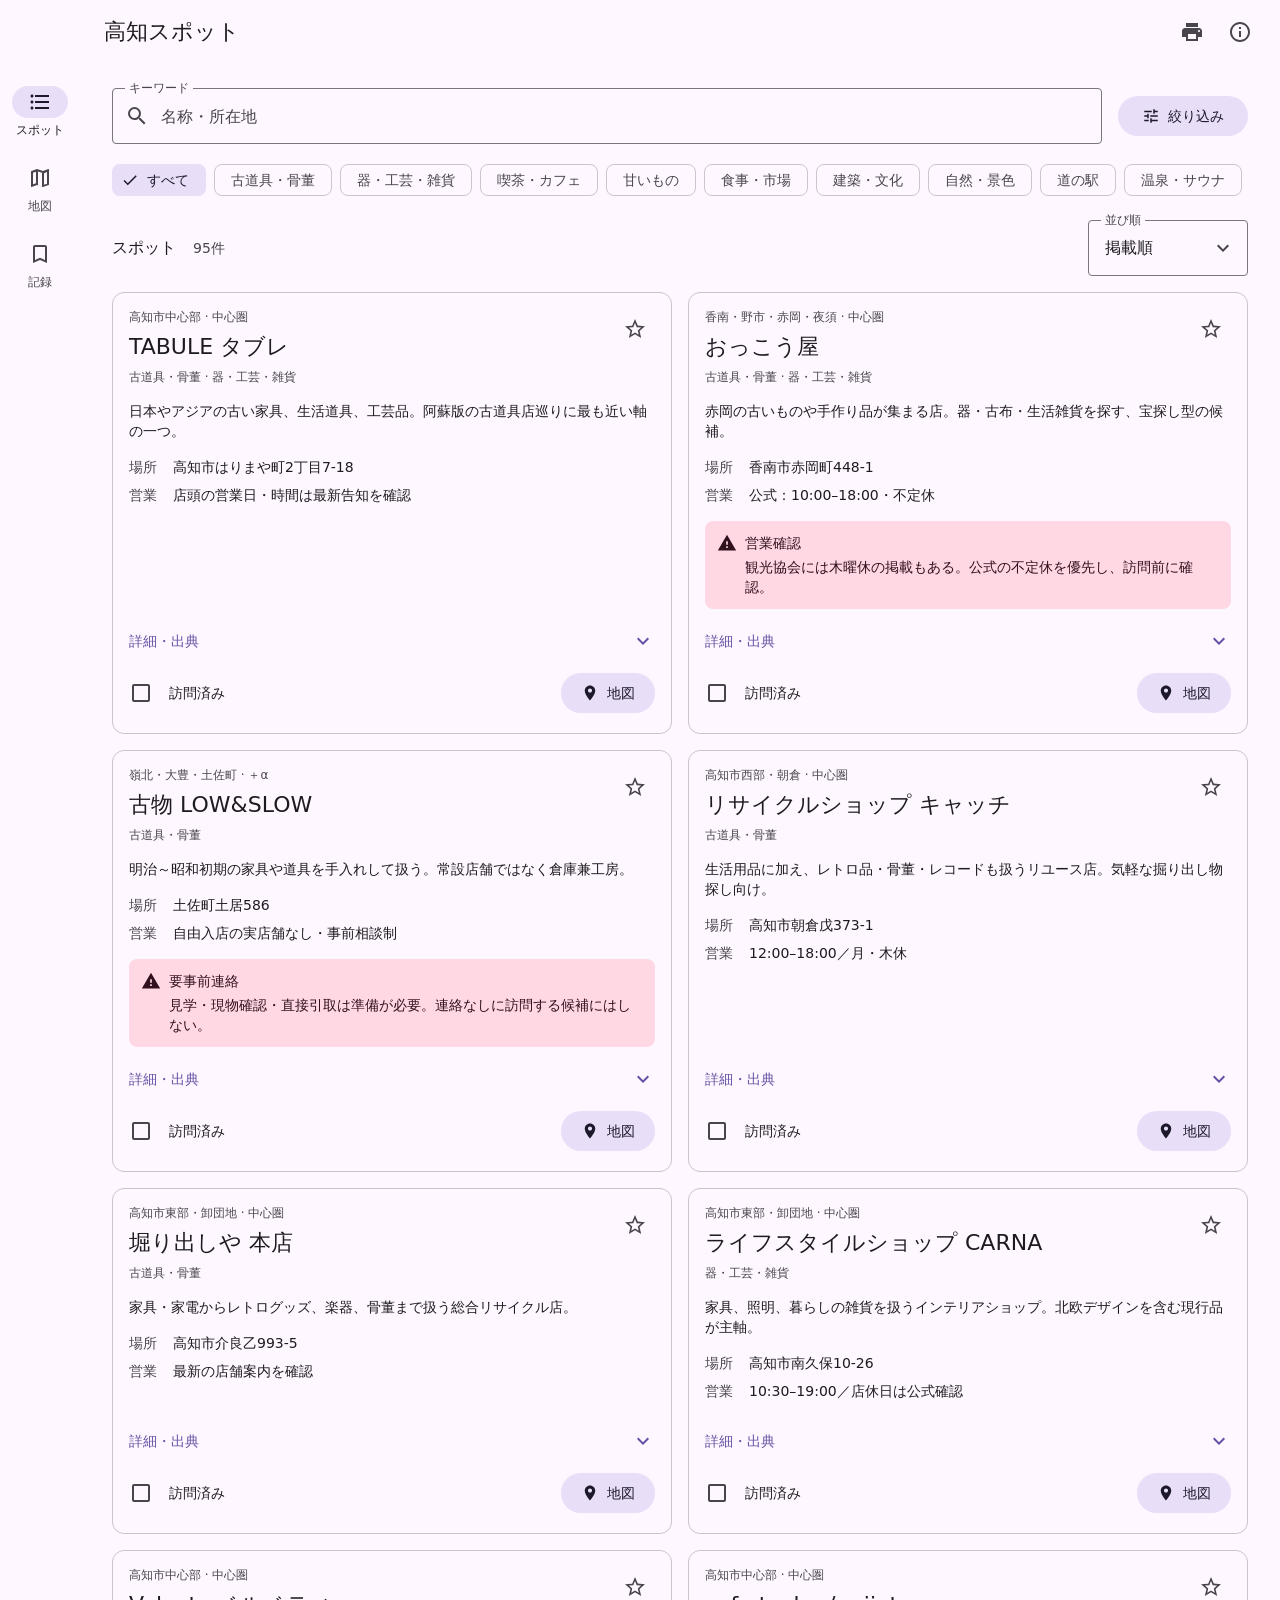
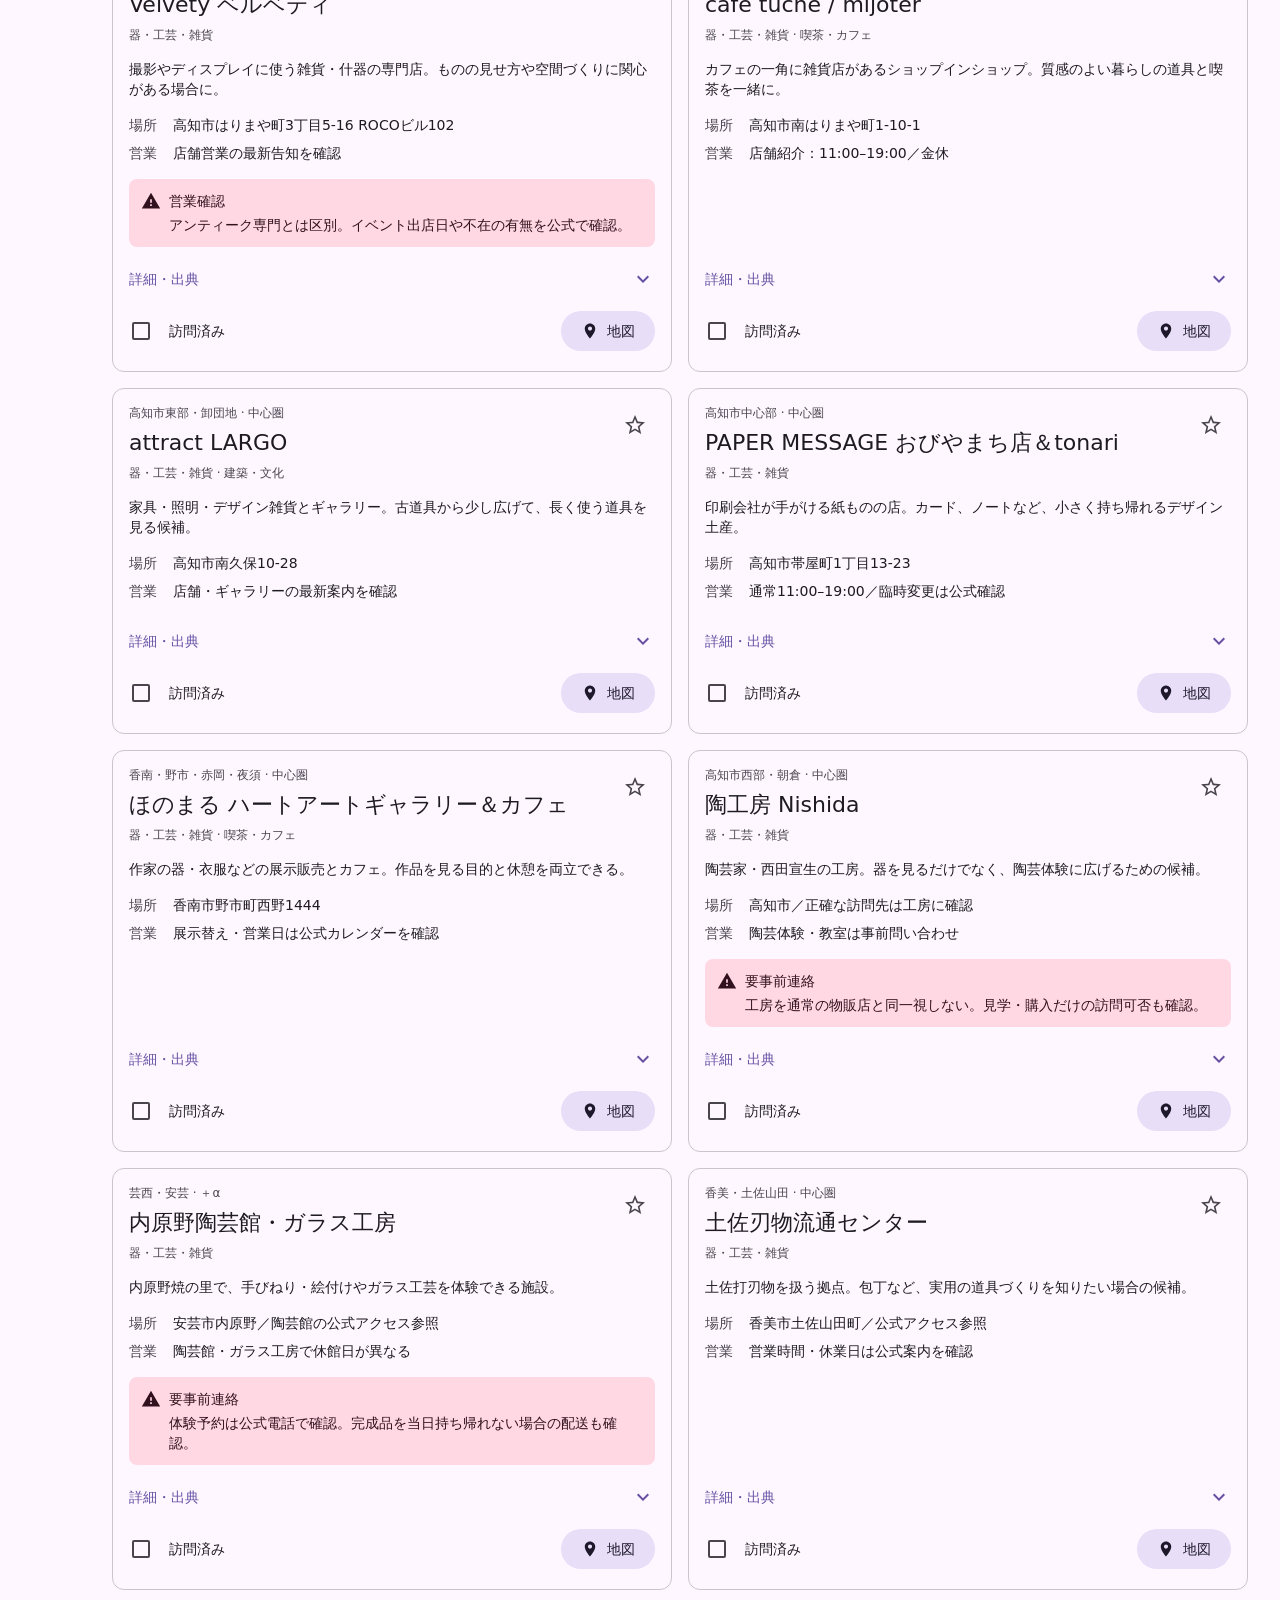
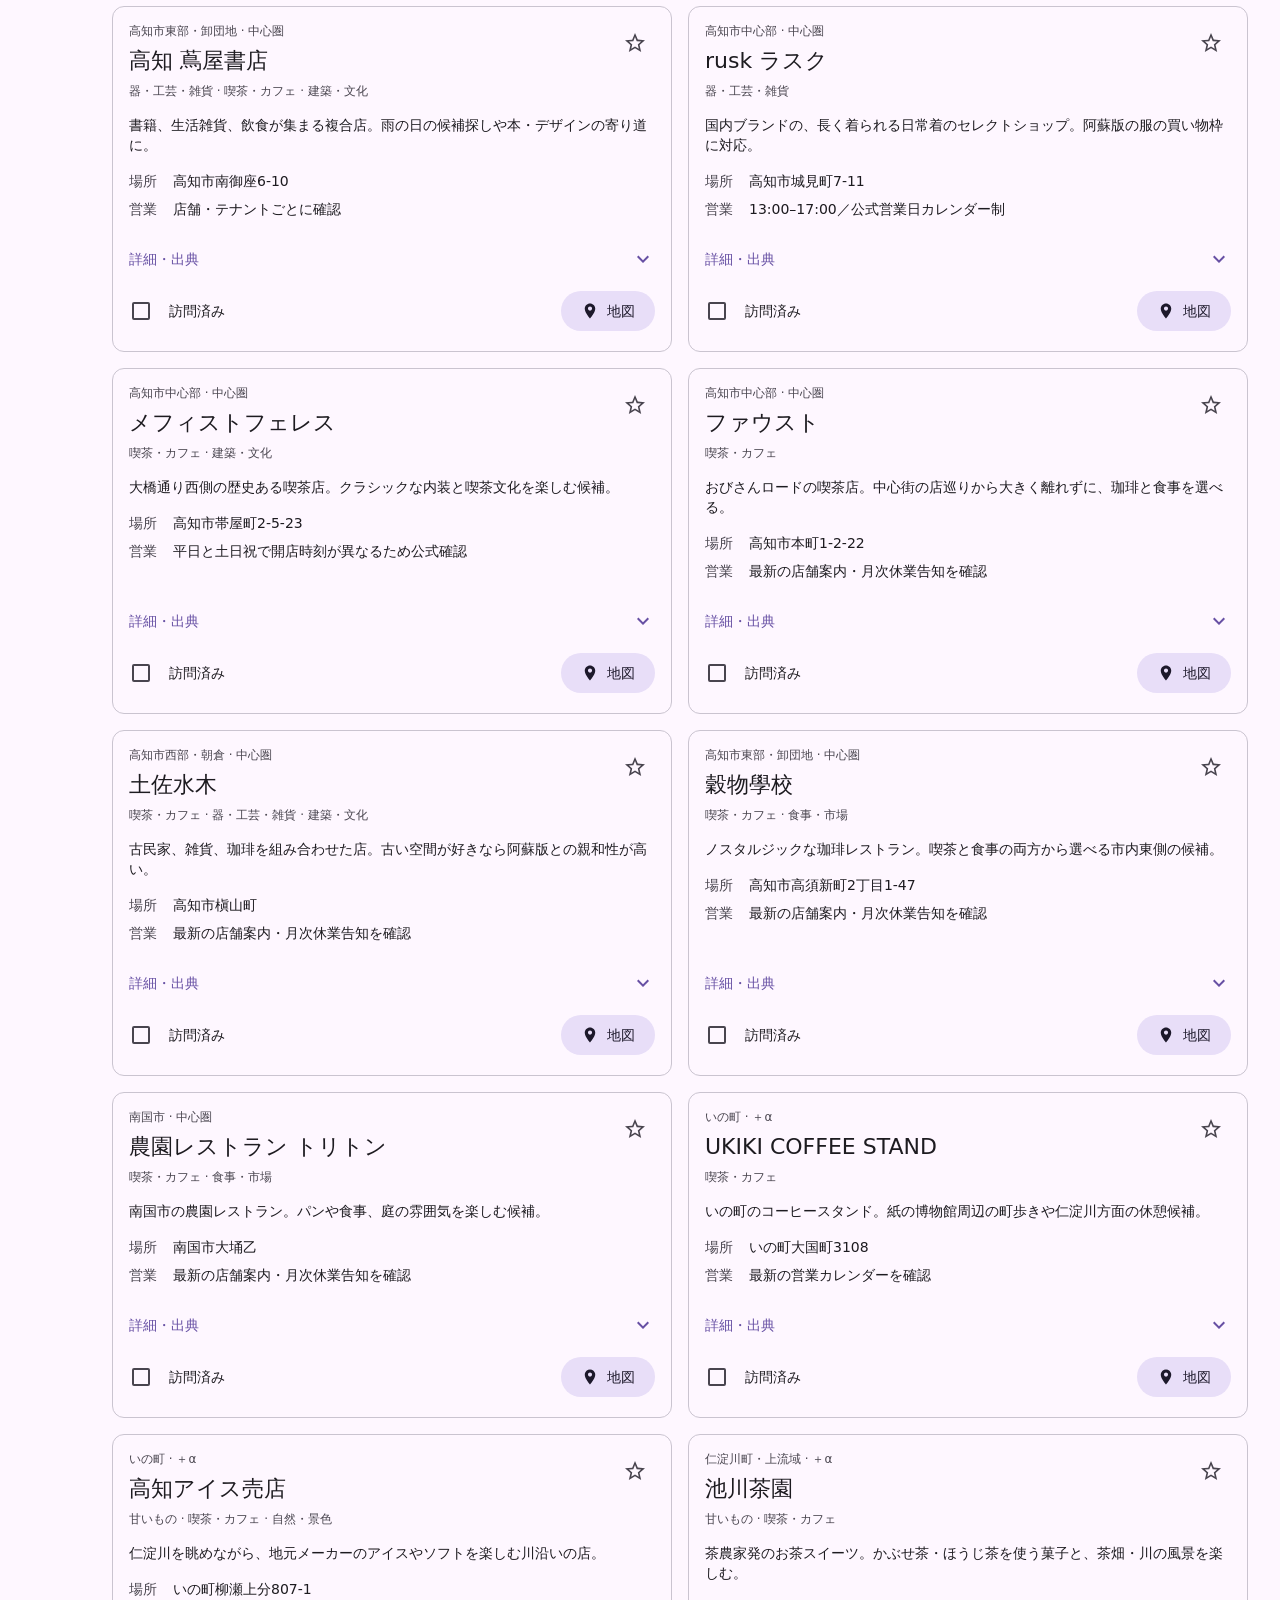
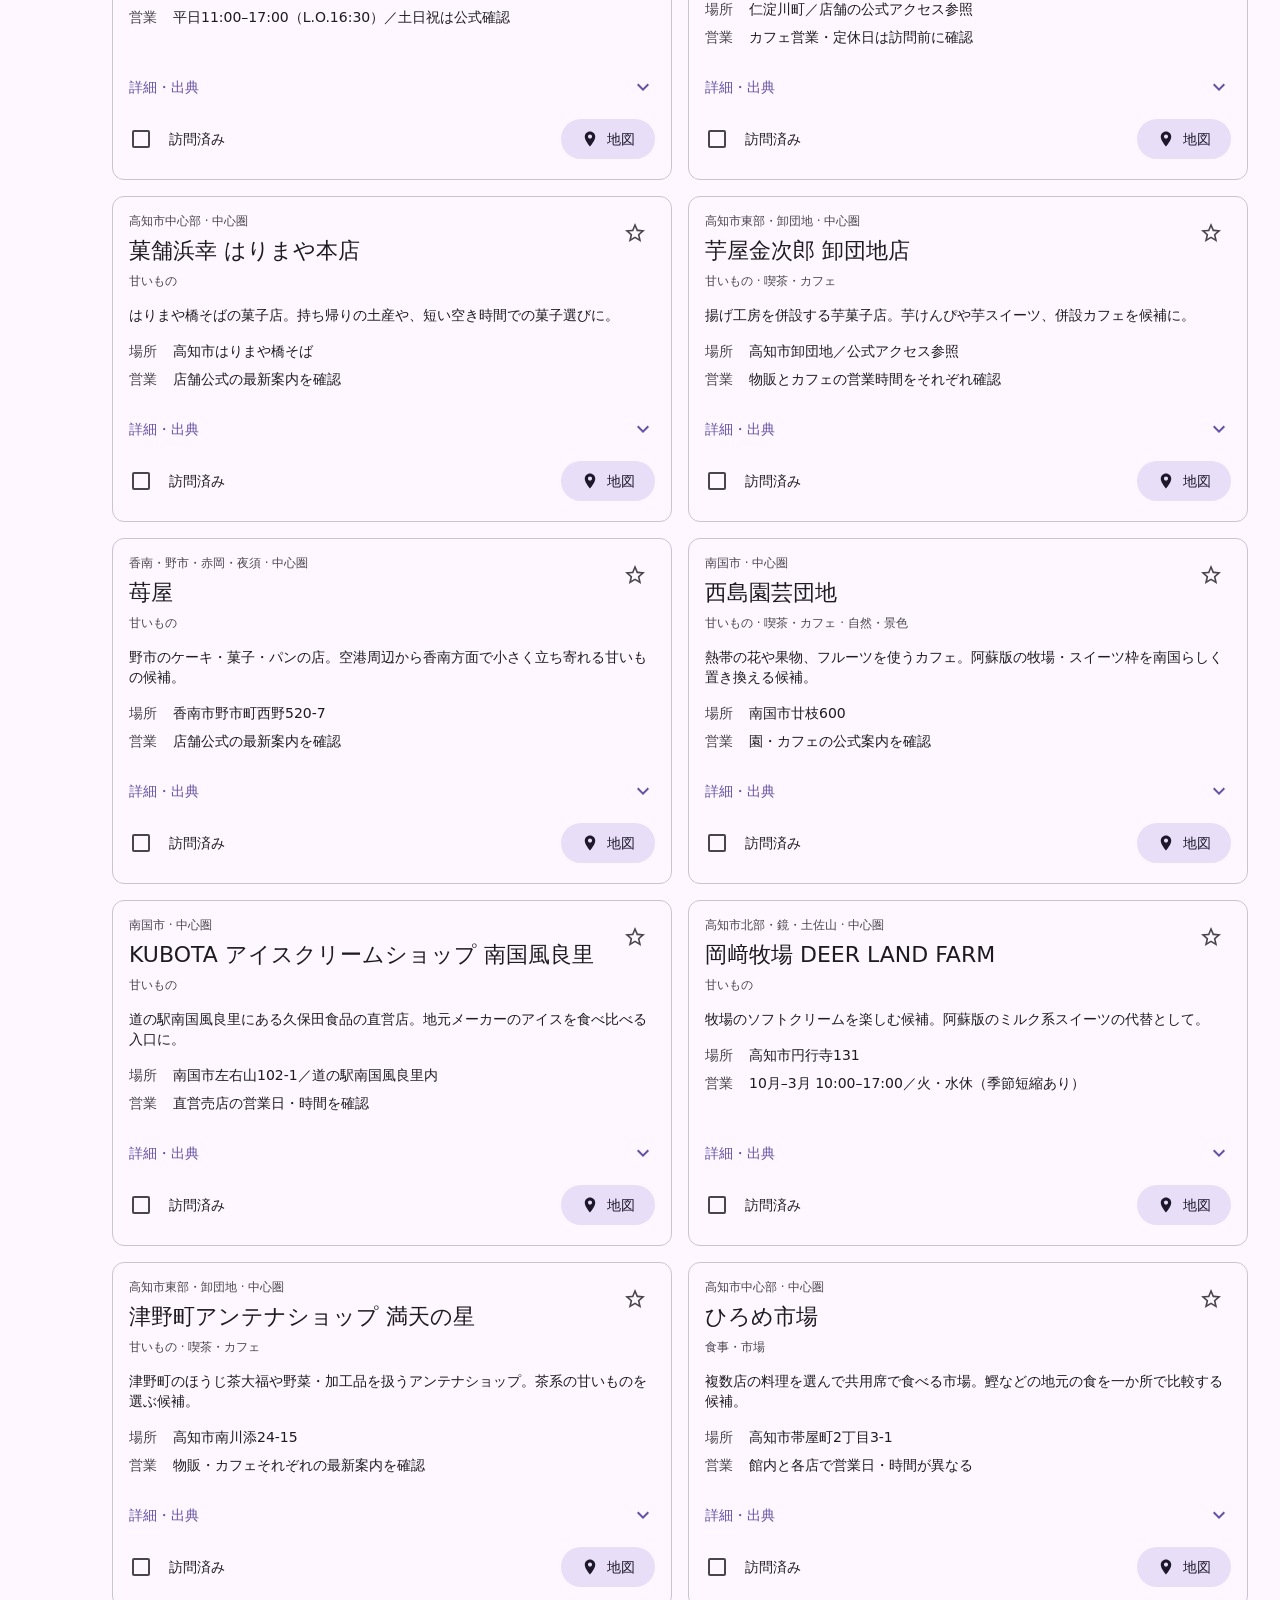
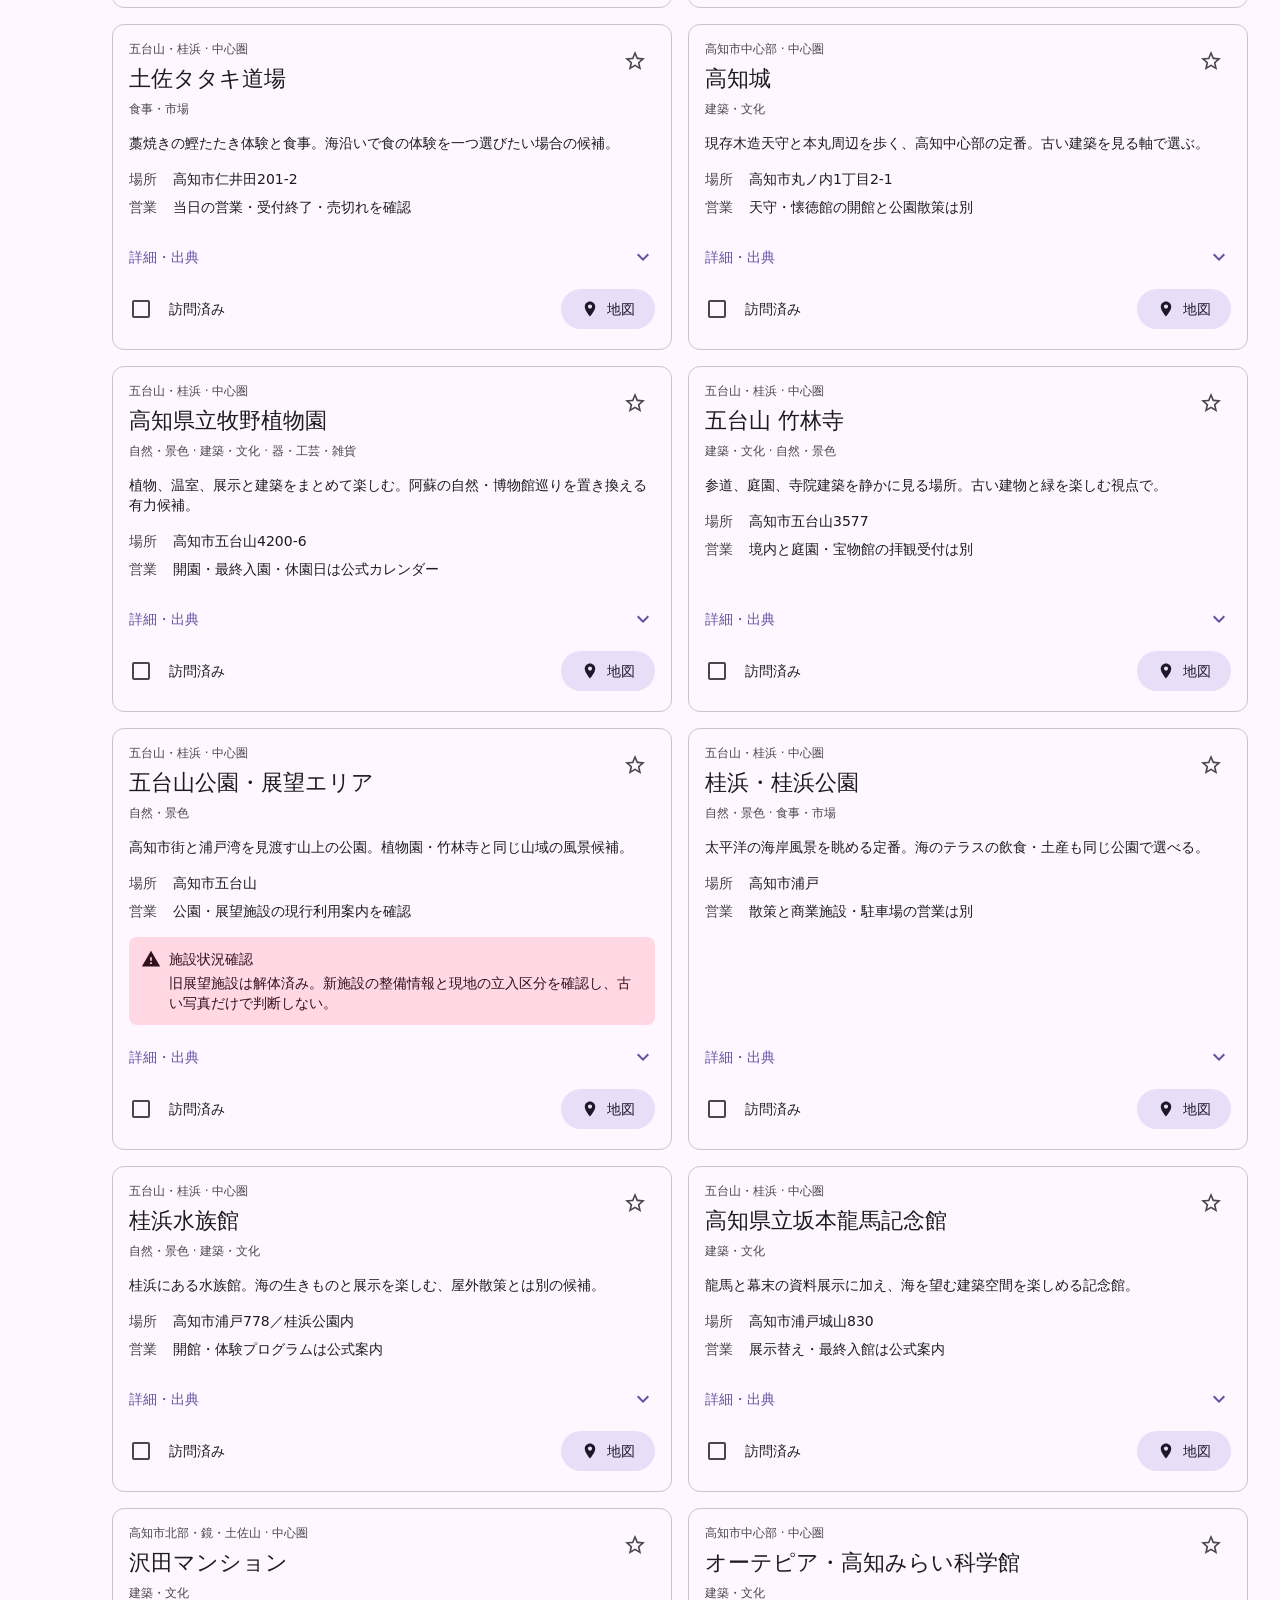
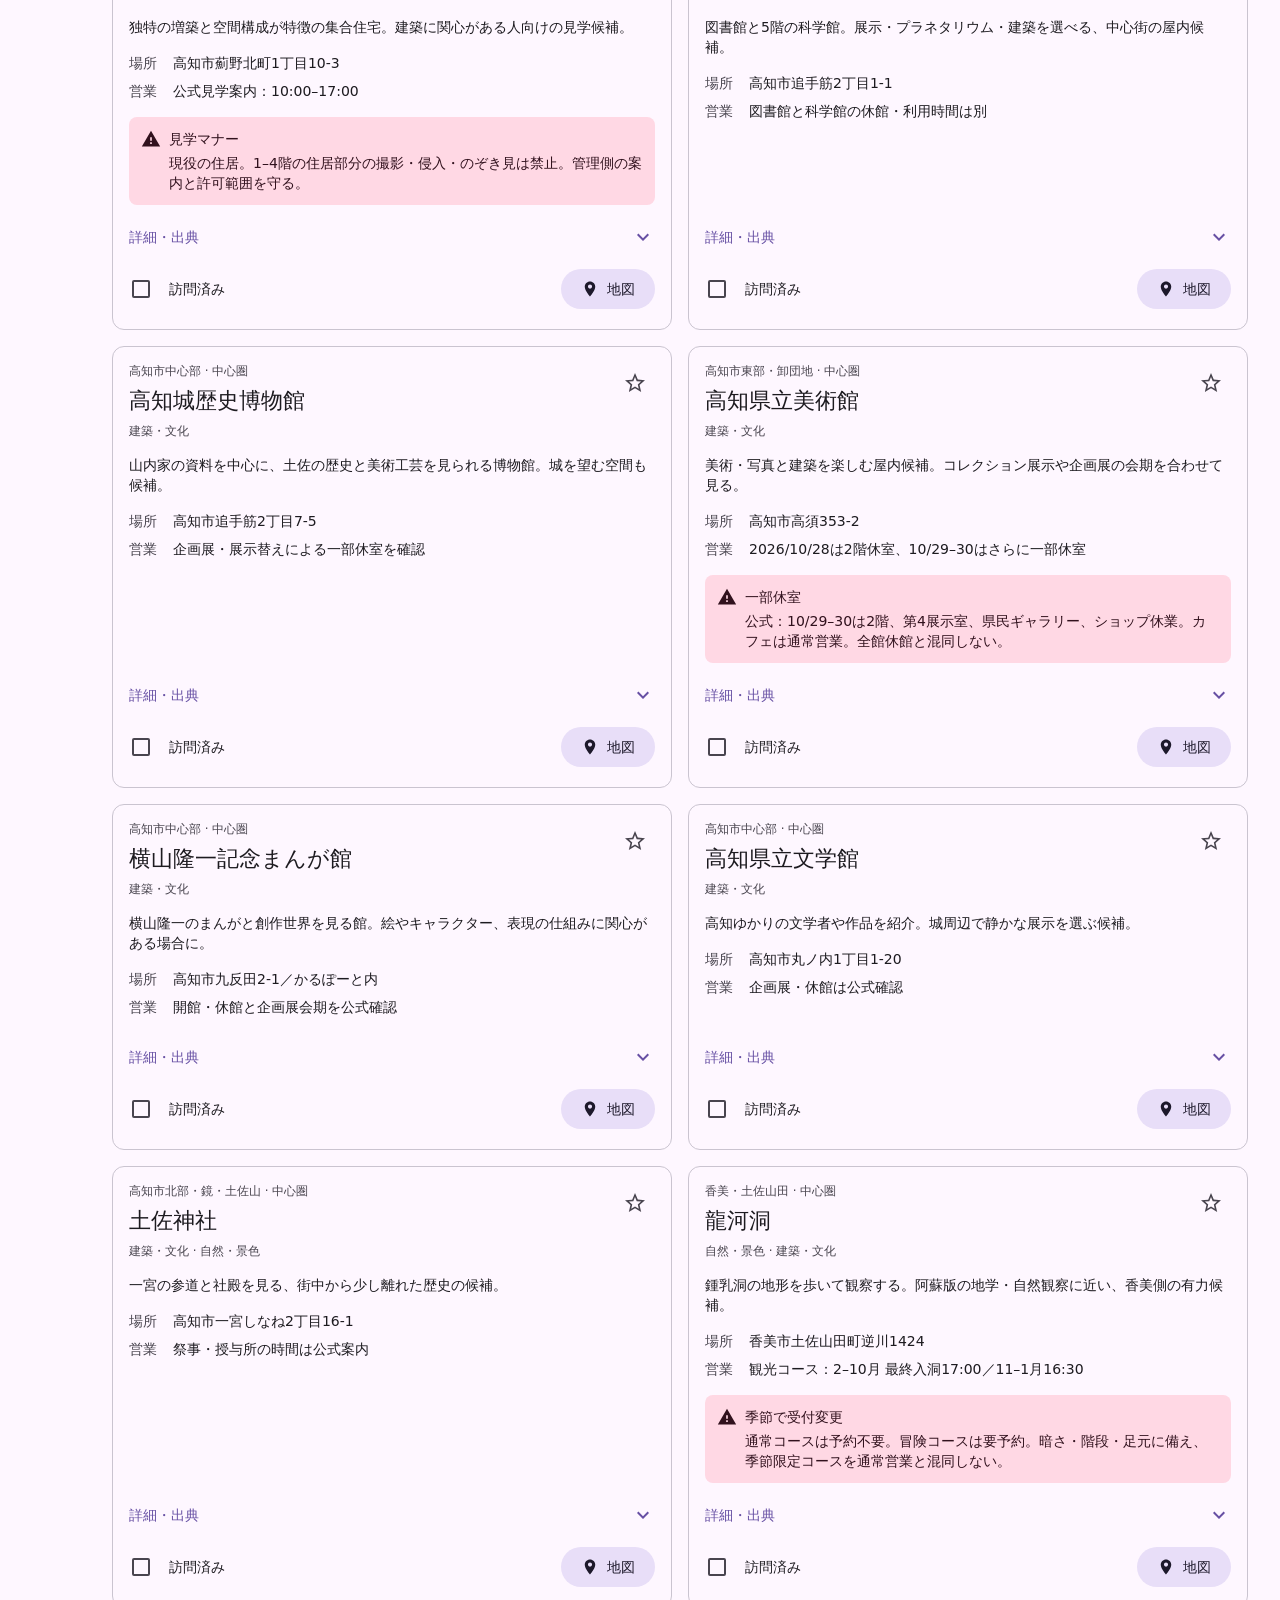
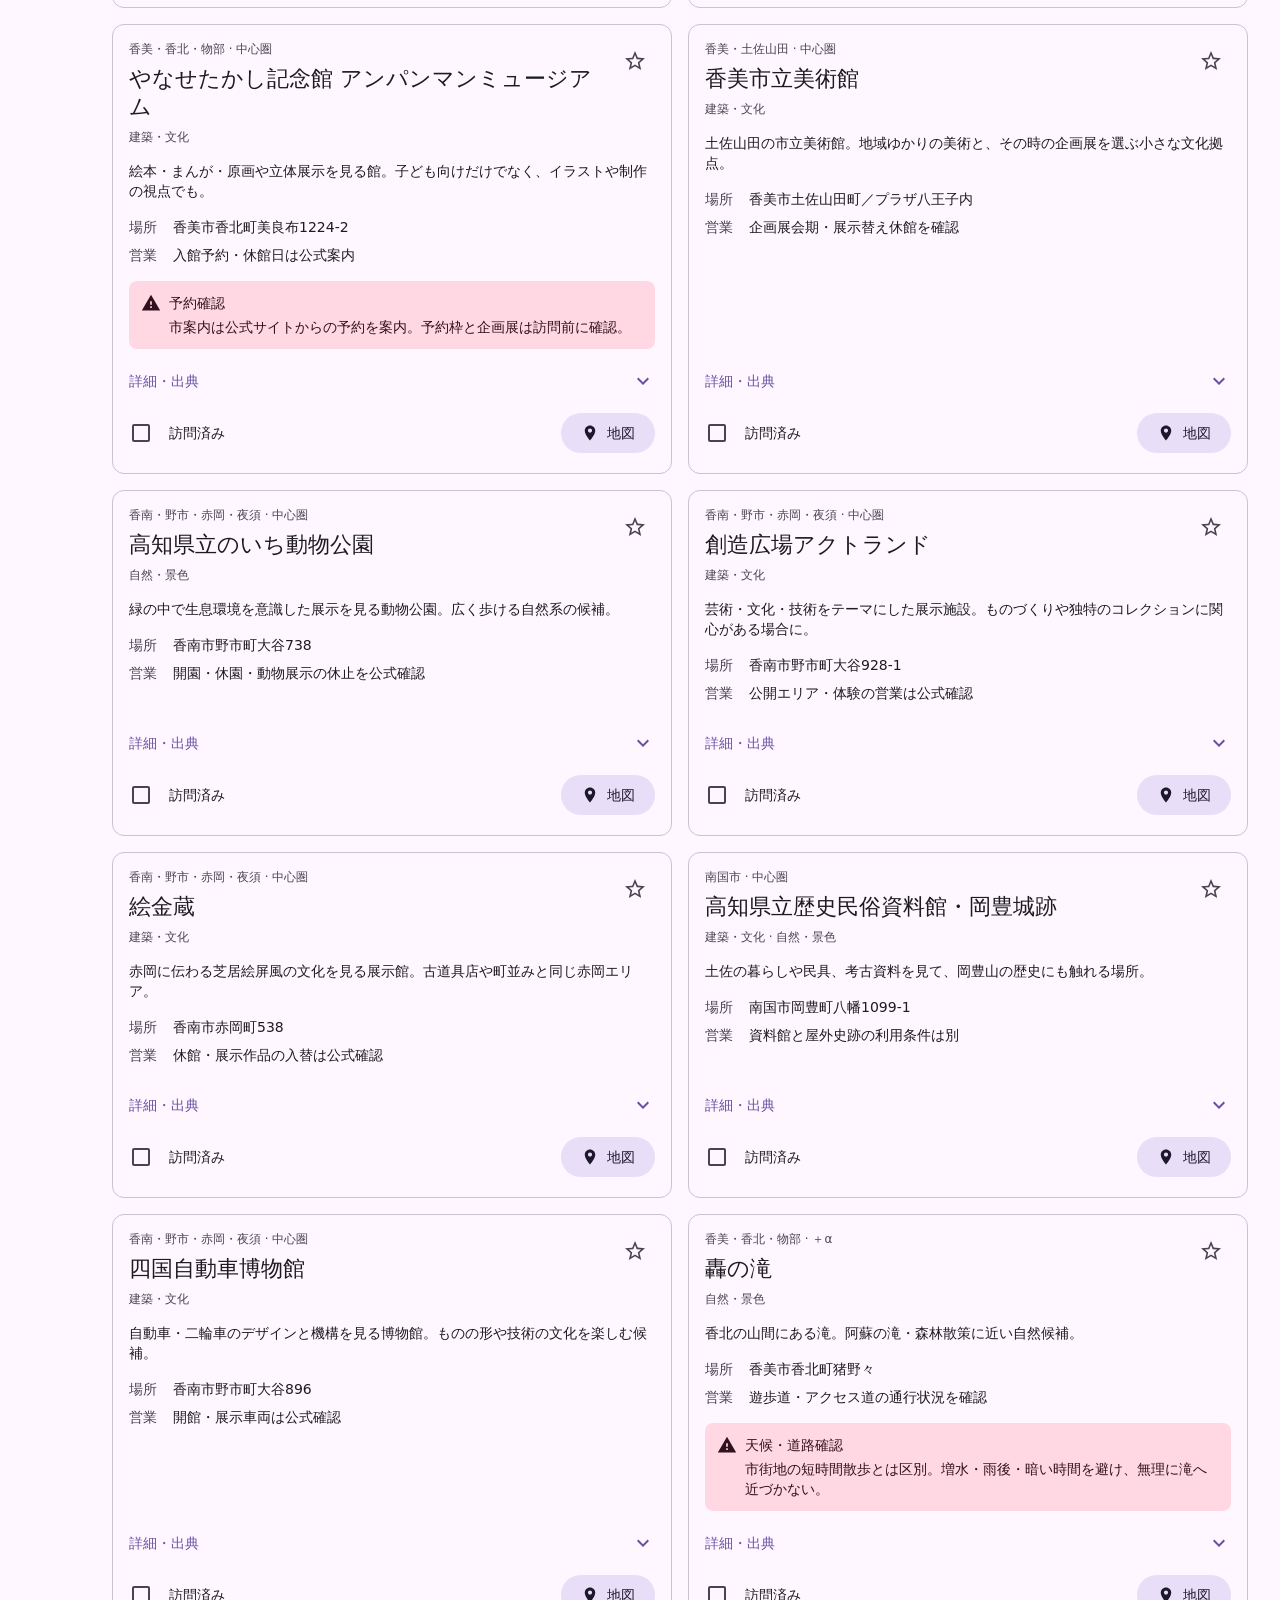
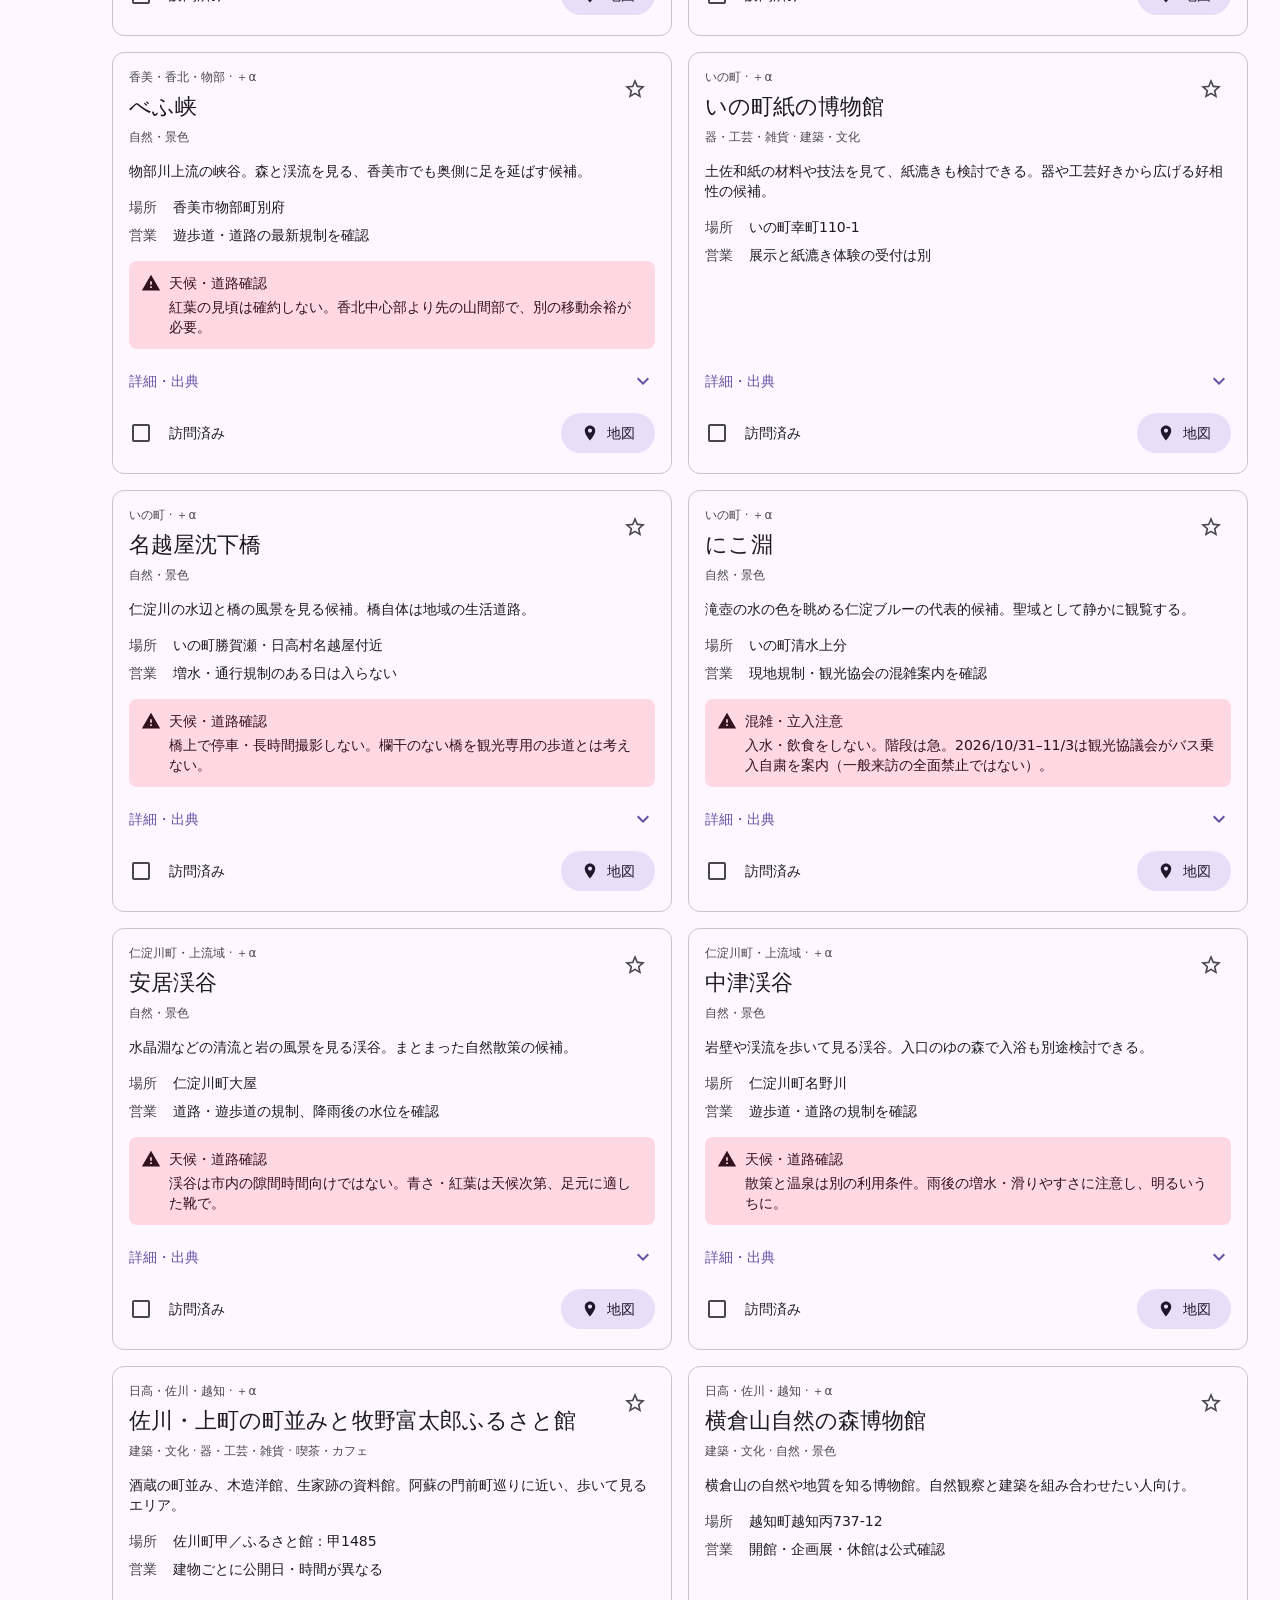
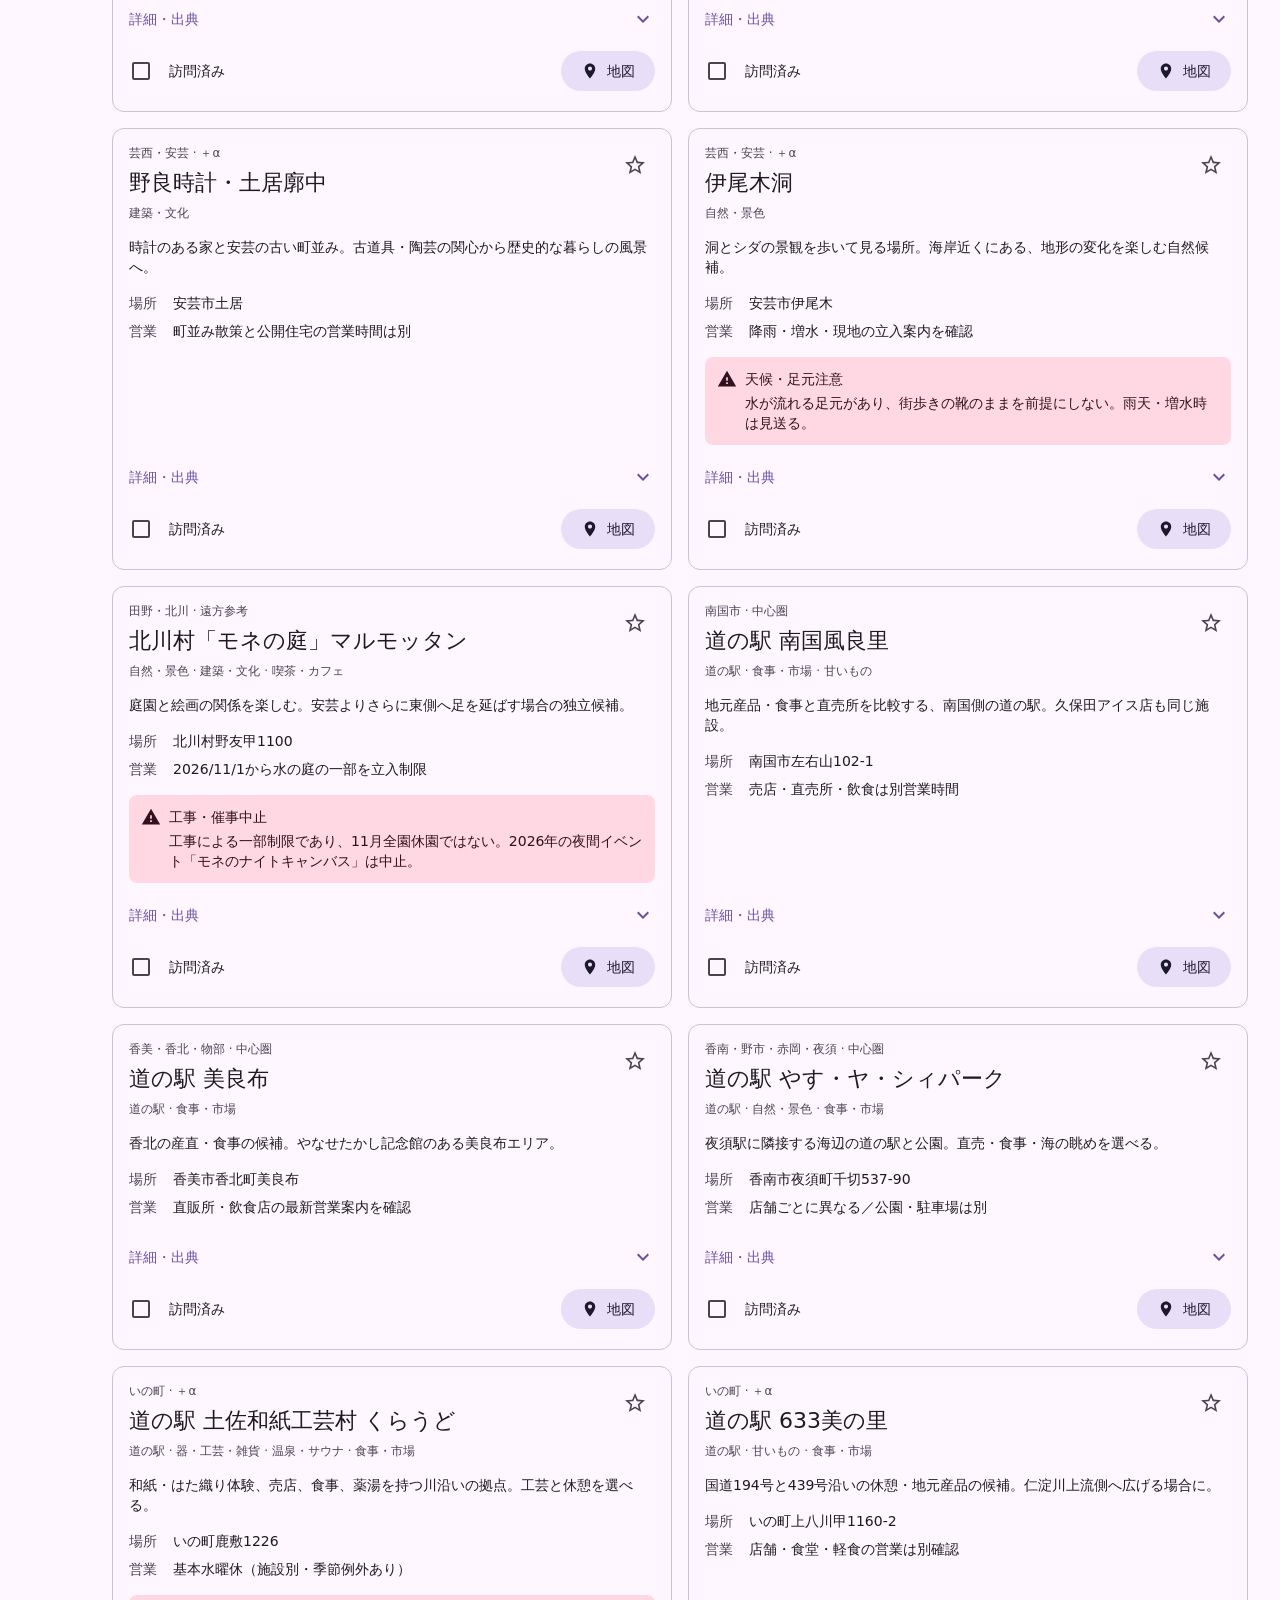
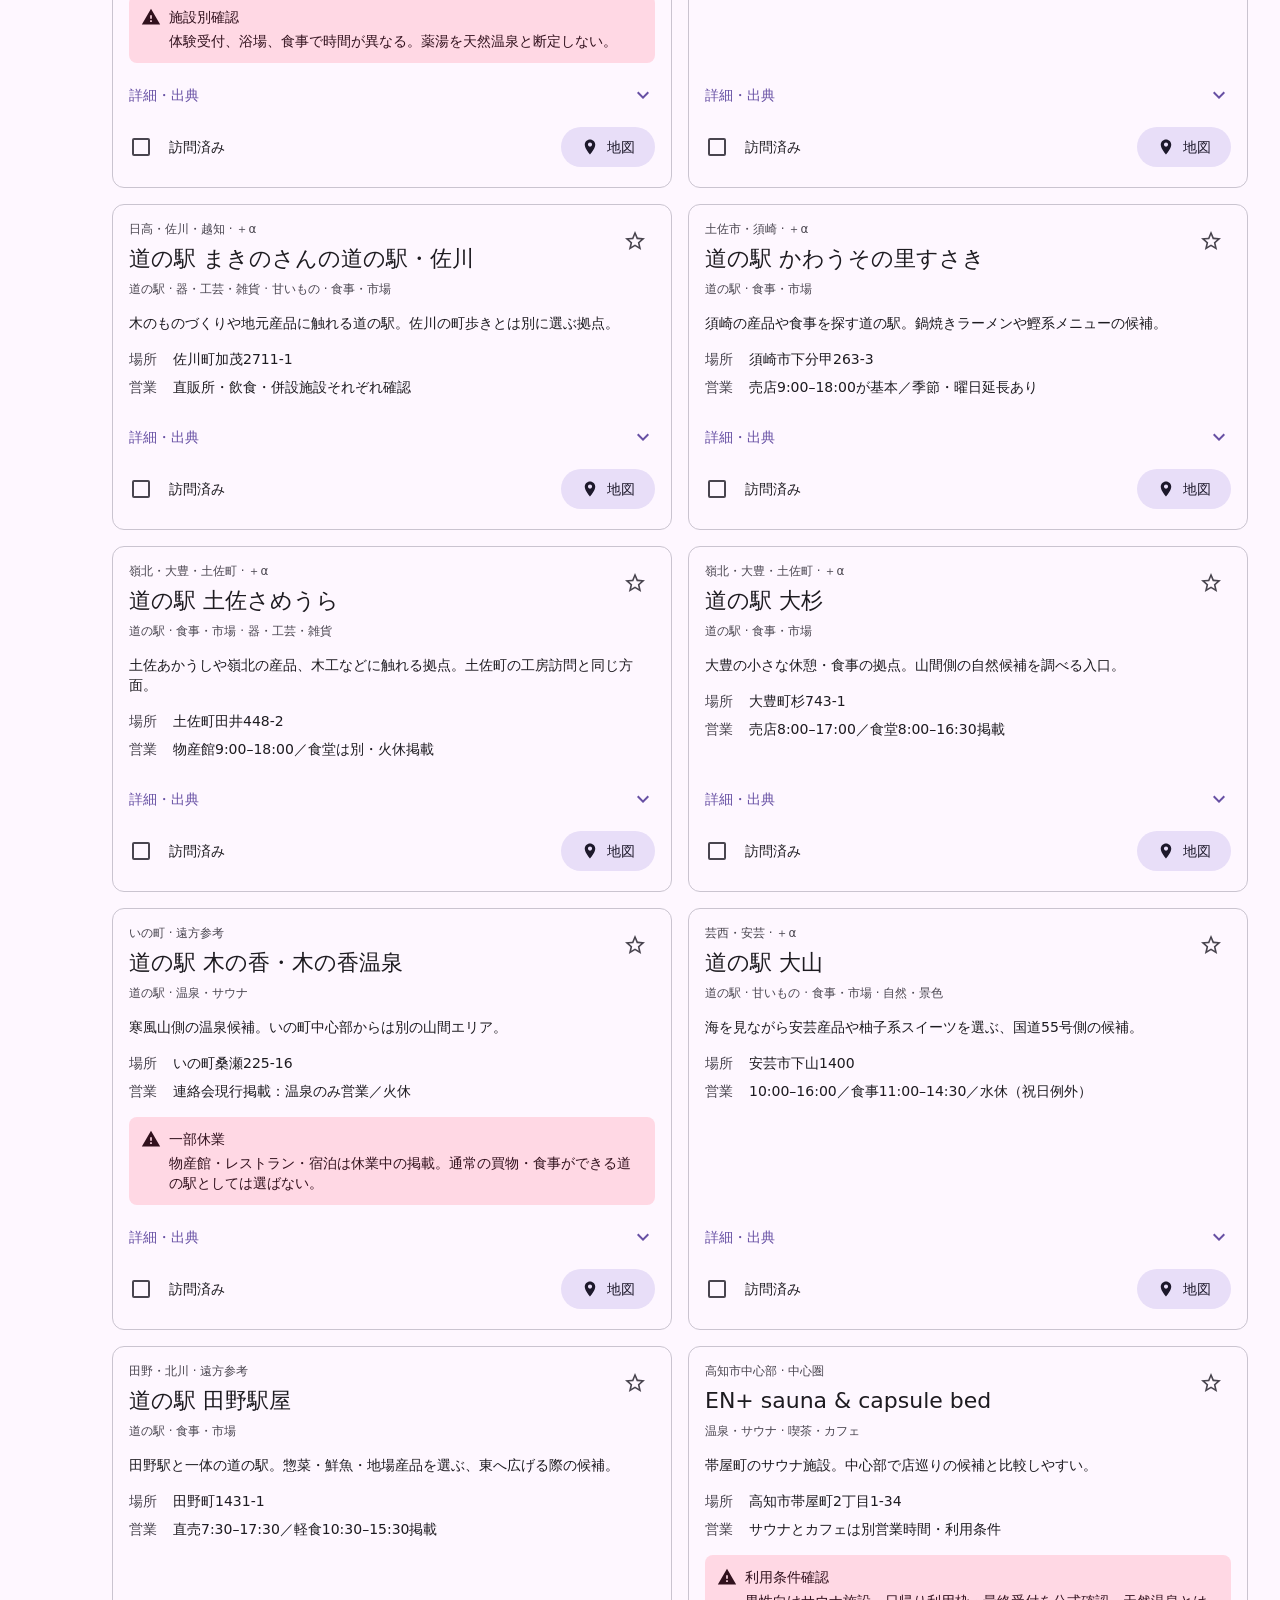
==== commit 7c35f2c3: "Redesign Kochi UI with Material Design 3 and remove promotional copy" ====
--- a/kochi/index.html
+++ b/kochi/index.html
@@ -1,31 +1,98 @@
 <!doctype html>
 <html lang="ja">
 <head>
-<meta charset="utf-8">
-<meta name="viewport" content="width=device-width,initial-scale=1">
-<meta name="robots" content="noindex,nofollow,noarchive">
-<meta name="referrer" content="strict-origin-when-cross-origin">
-<meta name="theme-color" content="#164f49">
-<meta name="description" content="高知市・南国・香美・香南と、その先の寄り道候補。古道具、器、喫茶、甘いもの、建築、自然、道の駅、温泉を調べるスポット図鑑。行程は未作成。">
-<title>高知 寄り道図鑑｜古道具・喫茶・自然を探す</title>
-<link rel="stylesheet" href="styles.css?v=20261028">
-<script defer src="app.js?v=20261028"></script>
+  <meta charset="utf-8">
+  <meta name="viewport" content="width=device-width, initial-scale=1, viewport-fit=cover">
+  <meta name="robots" content="noindex,nofollow,noarchive">
+  <meta name="referrer" content="strict-origin-when-cross-origin">
+  <meta name="theme-color" content="#fef7ff">
+  <meta name="description" content="高知のスポット一覧。名称、ジャンル、エリアによる検索、地図、お気に入り、訪問記録。">
+  <title>高知スポット</title>
+  <link rel="stylesheet" href="styles.css?v=md3-20261028">
+  <script defer src="app.js?v=md3-20261028"></script>
 </head>
 <body>
-<a class="skip" href="#results">スポット一覧へ</a>
-<header class="masthead"><div class="wrap mast-inner"><a href="./" class="wordmark">KOCHI<span>FIELD NOTES / 2026</span></a><nav aria-label="メイン"><a href="#results">候補を探す</a><a href="#map-section">地図</a><a href="#about">調べ方・範囲</a><a href="../">阿蘇版 ↗</a></nav></div></header>
-<main class="wrap">
-<section class="hero" aria-labelledby="hero-title"><div><p class="eyebrow">高知市・南国・香美・香南 ＋ その先</p><h1 id="hero-title">次の寄り道は、<br><em>まだ決めない。</em></h1><p class="intro">古い道具、小さな喫茶、川の色。<br>気になる場所を集めておく、高知のスポット図鑑。</p><div class="hero-tags"><span>行程は未作成</span><span>公開情報確認 2026.10.28</span></div></div><aside class="overview"><p class="eyebrow">THE COLLECTION</p><p class="total"><strong id="total-count">95</strong><span>件の候補</span></p><p>9ジャンル / 17エリア<br>中心圏を厚く、周辺は広く。</p><div class="scope-stats" id="scope-stats"></div><small>同じ敷地の施設・売店は関係を明記。<br>すべてを訪ねる予定ではありません。</small></aside></section>
-<section class="notice" aria-label="情報の鮮度"><span class="notice-label">訪問前に</span><p>掲載は営業保証ではありません。<b>工房の予約制・一部休室・季節の受付変更</b>をカードで確認し、リンク先の最新告知をチェックしてください。</p><button id="show-cautions" type="button">注意ありを見る</button></section>
-<section class="finder" aria-labelledby="finder-title"><div class="section-head"><div><p class="eyebrow">FIND YOUR PLACES</p><h2 id="finder-title">気分で、場所で、選ぶ。</h2></div><button class="text-button" id="reset" type="button">条件をリセット</button></div>
-<div class="search-row"><label class="search-box"><span>キーワード</span><input id="q" type="search" placeholder="例：古道具、紙、アイス、香美…" autocomplete="off"></label><label><span>エリア</span><select id="area"><option value="">すべてのエリア</option></select></label><label><span>範囲</span><select id="zone"><option value="">中心圏 ＋ 周辺すべて</option><option>中心圏</option><option>＋α</option><option>遠方参考</option></select></label></div>
-<div id="categories" class="chips" role="group" aria-label="ジャンルで絞り込み"></div>
-<div class="options"><label><input type="checkbox" id="picked">阿蘇版と好相性</label><label><input type="checkbox" id="favorite-only">お気に入りだけ</label><label><input type="checkbox" id="hide-visited">訪問済みを除く</label><label><input type="checkbox" id="caution-only">注意あり</label><label class="sort-label">並び順 <select id="sort"><option value="editorial">編集順（店・喫茶から）</option><option value="area">エリア順</option><option value="name">名前順</option></select></label></div>
-</section>
-<section id="map-section" class="map-section" aria-labelledby="map-title"><div class="section-head"><div><p class="eyebrow">AREA & LOCATION</p><h2 id="map-title">位置関係をつかむ。</h2></div><button id="map-toggle" type="button" aria-expanded="false" aria-controls="map-panel">地図を開く</button></div><p class="map-caption">俯瞰の丸印は<b>エリアの代表点</b>で、個々の店の位置ではありません。各カードの「地図」で店舗名・所在地をGoogleマップに表示します。</p><div id="map-panel" hidden><div class="map-tabs" role="group" aria-label="地図の種類"><button id="area-map-tab" type="button" aria-pressed="true">エリア俯瞰</button><button id="place-map-tab" type="button" aria-pressed="false">選んだ場所</button></div><div id="area-map-wrap"><div id="area-map" aria-label="エリアの代表点を示す地図"><p class="map-loading">地図を読み込みます。表示できない場合も下のエリアボタンと店舗リンクを使えます。</p></div><div id="area-buttons" class="area-buttons"></div><p class="fine">地図の件数は現在の絞り込みに連動します。エリアボタンからも絞り込めます。</p></div><div id="place-map-wrap" hidden><div class="place-map-heading"><b id="map-place-title">カードから場所を選んでください</b><a id="map-external" target="_blank" rel="noopener noreferrer" hidden>Googleマップで開く ↗</a></div><div id="place-map-empty">一覧の「地図」ボタンを押すと、ここに場所を表示します。</div><iframe id="place-map" title="選んだ場所のGoogleマップ検索結果" loading="lazy" referrerpolicy="no-referrer-when-downgrade" hidden></iframe><p class="fine">店名検索による地図です。同名店舗・入口・駐車場は公式アクセスと照合してください。外部地図には通信が必要です。</p></div></div></section>
-<section id="results" aria-labelledby="results-title"><div class="results-head"><h2 id="results-title"><span id="result-count">95</span><small>件を表示</small></h2><p id="filter-summary" role="status" aria-live="polite">すべての候補</p><button class="text-button" id="print" type="button">印刷</button></div><div id="cards" class="cards"></div><div id="empty" class="empty" hidden><h3>この条件の候補はありません。</h3><p>キーワードを短くするか、範囲・ジャンルの条件を減らしてください。</p><button type="button" id="empty-reset">条件をリセット</button></div><noscript><p>一覧の検索にはJavaScriptが必要です。<a href="spots.json">全候補のデータ</a>または<a href="README.md">調査メモ</a>をご覧ください。</p></noscript></section>
-<section id="about" class="about"><div><p class="eyebrow">HOW TO USE</p><h2>候補集であって、<br>行程表ではありません。</h2><p>阿蘇版の「古道具・暮らしの道具・喫茶・甘いもの・自然・道の駅」という軸を引き継ぎ、高知の建築、工芸、温泉まで広げました。「好相性」はその観点での編集上のおすすめです。</p><p>中心圏は高知市・南国・香美・香南。仁淀川流域、佐川・越知、土佐・須崎、嶺北、安芸を「＋α」に、北川や四国カルストなどを「遠方参考」に分けています。直線距離やエリア分類は移動所要時間の保証ではありません。</p><p>交通手段は未確定のため、車の利用や予約を前提にしていません。山間部の候補は、往復の交通・道路状況と合わせて検討してください。</p></div><div class="record-box"><h3>お気に入りと訪問記録</h3><p>記録はこの端末・このブラウザだけに保存されます。阿蘇版の記録とは分離しています。端末を変える場合は保存ファイルを移してください。</p><p class="record-counts" id="record-counts">お気に入り 0 / 訪問済み 0</p><div class="record-actions"><button id="export" type="button">記録を保存</button><label class="button">記録を読み込む<input id="import" type="file" accept="application/json,.json" hidden></label></div><p class="fine">読み込みは既存記録に追加します。個人の予定・予約情報は公開データに含めていません。位置情報の自動取得は行いません。</p><details><summary>情報の確認方法と限界</summary><p>公式店舗・施設、自治体、観光協会、道の駅連絡会の公開情報を優先。営業時間の食い違い、予約・見学条件、工事・展示替えは注意欄に記載しています。現地・電話での当日営業確認は未実施です。</p><p>休業の網羅的監視や、全店舗・全在庫の完全調査ではありません。営業時間が取得できなかった候補は不明なまま明記しています。料金は変動しやすいため原則リンク先で確認します。</p><p><a href="spots.json" download>全候補データ（JSON）</a> / <a href="README.md">調査・実装メモ</a></p></details></div></section>
-</main>
-<footer><div class="wrap footer-inner"><span>KOCHI FIELD NOTES · 2026.10.28</span><span>行く順番より、気になる理由を。</span><a href="https://github.com/keiike/aso-2026-k7m4p9-/tree/main/kochi" target="_blank" rel="noopener noreferrer">GitHub ↗</a></div></footer><div id="toast" role="status" aria-live="polite" hidden></div><a href="#finder-title" class="back-top" aria-label="絞り込みへ戻る">↑<span>絞り込み</span></a>
+  <a class="skip-link" href="#main">本文へ</a>
+  <header class="app-bar">
+    <h1>高知スポット</h1>
+    <div class="app-bar-actions">
+      <button id="print" class="icon-button" type="button" aria-label="一覧を印刷" title="一覧を印刷"><span class="icon-face" data-icon="print"></span></button>
+      <button id="show-info" class="icon-button" type="button" aria-label="情報" title="情報"><span class="icon-face" data-icon="info"></span></button>
+    </div>
+  </header>
+  <nav class="navigation" aria-label="メインナビゲーション">
+    <a class="nav-item" href="#spots" data-view="spots" aria-current="page"><span class="nav-indicator" data-icon="list"></span><span>スポット</span></a>
+    <a class="nav-item" href="#map" data-view="map"><span class="nav-indicator" data-icon="map"></span><span>地図</span></a>
+    <a class="nav-item" href="#records" data-view="records"><span class="nav-indicator" data-icon="bookmark"></span><span>記録</span></a>
+  </nav>
+  <main id="main" tabindex="-1">
+    <section id="spots" class="view" aria-labelledby="spots-title">
+      <div class="search-toolbar">
+        <div class="text-field search-field">
+          <span class="field-icon" data-icon="search"></span>
+          <label for="q">キーワード</label>
+          <input id="q" type="search" placeholder="名称・所在地" autocomplete="off">
+          <button id="clear-search" type="button" class="icon-button" aria-label="検索語を消去" title="検索語を消去" hidden><span class="icon-face" data-icon="close"></span></button>
+        </div>
+        <button id="open-filters" class="md-button tonal" type="button"><span class="button-face"><span data-icon="tune"></span><span>絞り込み<span id="filter-count"></span></span></span></button>
+      </div>
+      <div id="categories" class="chips" role="group" aria-label="ジャンル"></div>
+      <div id="active-filters" class="active-filters" aria-label="適用中の条件" hidden></div>
+      <div class="results-toolbar">
+        <h2 id="spots-title">スポット <span id="result-count" role="status" aria-live="polite"></span></h2>
+        <div class="text-field sort-field"><label for="sort">並び順</label><select id="sort"><option value="editorial">掲載順</option><option value="area">エリア順</option><option value="name">名前順</option></select><span class="select-arrow" data-icon="expand"></span></div>
+      </div>
+      <p id="loading" class="supporting" role="status">読み込み中</p>
+      <div id="cards" class="cards"></div>
+      <div id="empty" class="empty-state" hidden><span data-icon="search"></span><h3>該当するスポットはありません</h3><button id="reset" class="md-button text" type="button"><span class="button-face">条件をリセット</span></button></div>
+      <noscript><p>一覧にはJavaScriptが必要です。<a href="spots.json">スポットデータ</a></p></noscript>
+    </section>
+    <section id="map" class="view" aria-labelledby="map-title" hidden>
+      <div class="page-heading"><h2 id="map-title" tabindex="-1">地図</h2><span id="map-count" class="supporting"></span></div>
+      <div class="segmented" role="group" aria-label="地図の表示"><button id="area-map-tab" type="button" aria-pressed="true"><span class="segment-face"><span class="selection-icon" data-icon="check"></span>エリア</span></button><button id="place-map-tab" type="button" aria-pressed="false"><span class="segment-face"><span class="selection-icon" data-icon="check"></span>スポット</span></button></div>
+      <div id="area-map-wrap">
+        <p class="supporting map-note">丸印はエリアの代表位置です。店舗の位置ではありません。</p>
+        <div id="area-map" class="map-container" aria-label="エリアの地図"><p class="map-message" role="status">読み込み中</p></div>
+        <div id="area-buttons" class="chips area-chips" role="group" aria-label="エリアで絞り込み"></div>
+      </div>
+      <div id="place-map-wrap" hidden>
+        <div id="place-map-empty" class="empty-state"><span data-icon="place"></span><h3>スポットを選択してください</h3><a class="md-button text" href="#spots"><span class="button-face">一覧へ</span></a></div>
+        <div id="place-map-content" hidden>
+          <div class="place-heading"><h3 id="map-place-title"></h3><a id="map-external" class="md-button outlined" target="_blank" rel="noopener noreferrer"><span class="button-face">Googleマップ<span data-icon="external"></span></span></a></div>
+          <iframe id="place-map" class="map-container" title="スポットの地図" loading="lazy" referrerpolicy="no-referrer-when-downgrade"></iframe>
+          <p class="supporting">同名施設・入口・駐車場は公式アクセスで確認してください。</p>
+        </div>
+      </div>
+    </section>
+    <section id="records" class="view" aria-labelledby="records-title" hidden>
+      <div class="page-heading"><h2 id="records-title" tabindex="-1">記録</h2></div>
+      <div class="record-toolbar"><div class="segmented" role="group" aria-label="記録の種類"><button id="record-favorites" type="button" aria-pressed="true"><span class="segment-face"><span class="selection-icon" data-icon="check"></span>お気に入り <span id="favorites-count">0</span></span></button><button id="record-visited" type="button" aria-pressed="false"><span class="segment-face"><span class="selection-icon" data-icon="check"></span>訪問済み <span id="visited-count">0</span></span></button></div><div class="record-actions"><button id="export" class="md-button outlined" type="button"><span class="button-face"><span data-icon="download"></span>書き出し</span></button><button id="import-button" class="md-button text" type="button"><span class="button-face"><span data-icon="upload"></span>読み込み</span></button><input id="import" type="file" accept="application/json,.json" hidden></div></div>
+      <p class="supporting record-note">記録はこのブラウザに保存されます。読み込み時は既存の記録に追加します。</p>
+      <div id="record-cards" class="cards"></div>
+      <div id="records-empty" class="empty-state" hidden><span data-icon="bookmark"></span><h3 id="records-empty-label">お気に入りはありません</h3></div>
+    </section>
+  </main>
+  <dialog id="filter-dialog" class="md-dialog filter-dialog" aria-labelledby="filter-title">
+    <form id="filter-form">
+      <header class="dialog-header"><h2 id="filter-title">絞り込み</h2><button type="button" class="icon-button" data-close-dialog="filter-dialog" aria-label="閉じる"><span class="icon-face" data-icon="close"></span></button></header>
+      <div class="dialog-body filter-fields">
+        <div class="text-field"><label for="area">エリア</label><select id="area"><option value="">すべて</option></select><span class="select-arrow" data-icon="expand"></span></div>
+        <div class="text-field"><label for="zone">範囲</label><select id="zone"><option value="">すべて</option><option>中心圏</option><option>＋α</option><option>遠方参考</option></select><span class="select-arrow" data-icon="expand"></span></div>
+        <div class="checkbox-list"><label class="check-label"><span class="check-target"><input id="favorite-only" type="checkbox"><span class="check-box"></span></span><span>お気に入りのみ</span></label><label class="check-label"><span class="check-target"><input id="hide-visited" type="checkbox"><span class="check-box"></span></span><span>訪問済みを除く</span></label><label class="check-label"><span class="check-target"><input id="caution-only" type="checkbox"><span class="check-box"></span></span><span>注意事項あり</span></label></div>
+      </div>
+      <footer class="dialog-actions"><button id="reset-filters" class="md-button text" type="button"><span class="button-face">リセット</span></button><button class="md-button filled" type="submit"><span class="button-face">適用</span></button></footer>
+    </form>
+  </dialog>
+  <dialog id="info-dialog" class="md-dialog" aria-labelledby="info-title">
+    <header class="dialog-header"><h2 id="info-title">情報</h2><button class="icon-button" type="button" data-close-dialog="info-dialog" aria-label="閉じる"><span class="icon-face" data-icon="close"></span></button></header>
+    <div class="dialog-body info-body">
+      <dl><div><dt>収録</dt><dd id="total-count">95件</dd></div><div><dt>情報確認日</dt><dd id="checked-date">2026-10-28</dd></div><div><dt>中心圏</dt><dd>高知市・南国市・香美市・香南市</dd></div><div><dt>＋α</dt><dd>仁淀川流域、佐川・越知、土佐・須崎、嶺北、安芸</dd></div><div><dt>遠方参考</dt><dd>北川、梼原、四国カルストなど</dd></div></dl>
+      <p>営業情報は公開情報に基づきます。当日の営業・予約・交通条件は各施設の最新案内で確認してください。</p>
+      <p>お気に入りと訪問記録は端末・ブラウザごとに保存されます。阿蘇版の記録とは分離しています。</p>
+      <div class="info-links"><a href="spots.json" download>スポットデータ</a><a href="README.md" target="_blank" rel="noopener noreferrer">調査メモ</a><a href="../">阿蘇版</a><a href="https://github.com/keiike/aso-2026-k7m4p9-/tree/main/kochi" target="_blank" rel="noopener noreferrer">GitHub</a></div>
+    </div>
+    <footer class="dialog-actions end"><button class="md-button text" type="button" data-close-dialog="info-dialog"><span class="button-face">閉じる</span></button></footer>
+  </dialog>
+  <div id="snackbar" class="snackbar" hidden><span id="snackbar-text" role="status" aria-live="polite"></span><button id="dismiss-snackbar" type="button" class="icon-button" aria-label="通知を閉じる"><span class="icon-face" data-icon="close"></span></button></div>
 </body>
 </html>
--- a/kochi/styles.css
+++ b/kochi/styles.css
@@ -1,6 +1,79 @@
-:root{--ink:#203e3b;--muted:#637571;--accent:#164f49;--paper:#f7f7f1;--white:#fff;--line:#d7dfd7;--pale:#e7eee5;--warm:#b26a37;--gold:#f5eee1;--radius:12px}*{box-sizing:border-box}html{scroll-behavior:smooth;scroll-padding-top:85px}body{margin:0;background:var(--paper);color:var(--ink);font-family:-apple-system,BlinkMacSystemFont,'Hiragino Kaku Gothic ProN','Yu Gothic',Meiryo,sans-serif;font-size:14px;line-height:1.85}a{color:var(--accent);text-underline-offset:4px}button,select,input{font:inherit}button,.button{display:inline-flex;align-items:center;justify-content:center;gap:6px;cursor:pointer;border:1px solid var(--line);border-radius:7px;padding:9px 14px;background:var(--white);color:var(--ink);line-height:1.5;text-decoration:none}button:hover,.button:hover{border-color:var(--accent);background:#f0f5ed}button[aria-pressed=true]{background:var(--accent);border-color:var(--accent);color:white}button:focus-visible,a:focus-visible,input:focus-visible,select:focus-visible,summary:focus-visible,.button:focus-within{outline:3px solid #be8a43;outline-offset:3px}input[type=checkbox]{accent-color:var(--accent);width:16px;height:16px;vertical-align:middle}input[type=search],select{width:100%;min-width:0;border:1px solid #bbc9bf;background:#fff;color:var(--ink);padding:12px;border-radius:7px;min-height:46px}label{cursor:pointer}[hidden]{display:none!important}.wrap{max-width:1280px;margin:auto;padding:0 42px}.skip{position:absolute;top:-80px;left:20px;background:white;padding:10px;z-index:2000}.skip:focus{top:10px}.masthead{background:#f7f7f1ed;border-bottom:1px solid var(--line);position:sticky;top:0;z-index:1000;backdrop-filter:blur(12px)}.mast-inner{display:flex;align-items:center;justify-content:space-between;gap:20px;min-height:76px}.wordmark{font-size:22px;font-weight:800;letter-spacing:.15em;text-decoration:none;display:flex;align-items:center;gap:20px}.wordmark span{font-size:9px;letter-spacing:.13em;font-weight:500}.mast-inner nav{display:flex;gap:23px}.mast-inner nav a{font-size:12px;text-decoration:none;white-space:nowrap}.hero{display:grid;grid-template-columns:1.6fr 1fr;gap:70px;padding:64px 0 46px;align-items:center}.eyebrow{font-size:11px;letter-spacing:.12em;font-weight:700;margin:0 0 18px}.hero h1{font-family:Georgia,'Yu Mincho','Hiragino Mincho ProN',serif;font-size:56px;line-height:1.4;letter-spacing:.06em;font-weight:500;margin:12px 0 21px}.hero h1 em{font-style:normal;color:var(--accent)}.intro{font-size:15px;color:var(--muted);margin:0 0 24px}.hero-tags{display:flex;gap:8px;flex-wrap:wrap}.hero-tags span{border:1px solid var(--line);font-size:11px;padding:4px 10px;border-radius:30px}.overview{border-left:1px solid var(--line);padding:20px 0 16px 42px}.overview .eyebrow{margin-bottom:2px}.total{display:flex;align-items:baseline;gap:18px;margin:0;line-height:1.15}.total strong{font-family:Georgia,serif;font-size:100px;font-weight:400;letter-spacing:-.06em}.total span{font-size:12px}.overview>p:not(.total):not(.eyebrow){color:var(--muted)}.scope-stats{display:flex;gap:14px;flex-wrap:wrap;font-size:11px;margin:19px 0}.scope-stats b{display:block;font-size:19px}.overview small{font-size:11px;color:var(--muted)}.notice{display:flex;align-items:center;gap:20px;border-radius:var(--radius);background:var(--pale);padding:18px 22px;margin:0 0 40px}.notice-label{font-size:11px;font-weight:800;letter-spacing:.08em;white-space:nowrap}.notice p{font-size:12px;margin:0;flex:1}.notice button{font-size:11px;white-space:nowrap;background:transparent;border-color:#b8c8b9}.section-head{display:flex;align-items:center;justify-content:space-between;gap:20px}.section-head .eyebrow{font-size:9px;margin-bottom:4px}.section-head h2{font-size:23px;font-weight:600;margin:0}.text-button{font-size:11px;border:0;background:transparent;padding:8px;text-decoration:underline;text-underline-offset:4px}.finder{background:white;border:1px solid var(--line);border-radius:var(--radius);padding:27px}.search-row{display:grid;grid-template-columns:2fr 1.25fr 1.1fr;gap:14px;margin:23px 0 18px}.search-row label>span{display:block;font-size:10px;font-weight:700;letter-spacing:.05em;margin-bottom:6px}.chips{display:flex;flex-wrap:wrap;gap:7px}.chips button{font-size:12px;border-radius:30px;padding:7px 12px}.chips small{font-size:10px;opacity:.65}.options{border-top:1px solid var(--line);margin-top:22px;padding-top:17px;display:flex;gap:14px 19px;align-items:center;flex-wrap:wrap;font-size:11px}.options label{display:flex;gap:5px;align-items:center}.options .sort-label{margin-left:auto;white-space:nowrap}.options select{min-height:34px;font-size:11px;padding:6px;width:auto}.map-section{margin:26px 0;padding:22px 26px;background:#eaf0e8;border:1px solid var(--line);border-radius:var(--radius)}.map-section h2{font-size:20px}.map-caption{font-size:11px;color:var(--muted);margin:10px 0 0}.map-tabs{display:flex;gap:6px;margin:16px 0 10px}.map-tabs button{font-size:12px}#area-map{height:370px;border:1px solid #c2d1c3;border-radius:8px;background:#dde7df;position:relative;z-index:1}.map-loading{padding:30px;max-width:500px;font-size:12px}.area-buttons{display:flex;gap:6px;flex-wrap:wrap;margin-top:12px}.area-buttons button{font-size:10px;padding:6px 9px}.area-marker{width:auto!important;height:auto!important}.area-dot{border:2px solid white;border-radius:999px;padding:4px 9px;background:#164f49;color:white;font:bold 12px sans-serif;white-space:nowrap;box-shadow:0 1px 5px #0004}.place-map-heading{display:flex;justify-content:space-between;align-items:center;gap:15px;font-size:12px;margin:14px 0}.place-map-heading a{white-space:nowrap}#place-map{width:100%;height:370px;border:1px solid var(--line);border-radius:8px;background:white}#place-map-empty{padding:50px 15px;background:white;text-align:center;border-radius:8px;font-size:12px}.fine{font-size:11px;color:var(--muted)}.results-head{display:flex;align-items:center;gap:20px;margin:30px 0 17px}.results-head h2{font-family:Georgia,serif;font-size:34px;margin:0;white-space:nowrap}.results-head h2 small{font-family:inherit;font-size:12px;font-weight:400;margin-left:8px}.results-head p{flex:1;color:var(--muted);font-size:11px;margin:0}.cards{display:grid;grid-template-columns:repeat(3,minmax(0,1fr));gap:16px}.card{display:flex;flex-direction:column;background:white;border:1px solid var(--line);border-radius:var(--radius);padding:22px;min-width:0;position:relative;scroll-margin-top:95px}.card.is-visited{background:#f0f2ec}.card-top{display:flex;justify-content:space-between;gap:10px;align-items:flex-start;min-height:32px}.area-label{font-size:10px;color:var(--muted);line-height:1.7}.zone{font-size:9px;display:inline-block;border:1px solid var(--line);border-radius:3px;padding:1px 5px;margin-bottom:3px}.favorite{font-size:23px;line-height:1;border:0;padding:0 2px 5px;color:#73827b;background:transparent!important;flex-shrink:0;min-width:28px;min-height:30px}.favorite[aria-pressed=true]{color:#aa6d24;background:transparent!important}.card h3{font-size:17px;line-height:1.55;margin:14px 0 8px;letter-spacing:.01em}.card p{font-size:12px;margin:8px 0}.card .desc{color:#48635b;flex:1}.card-tags{display:flex;flex-wrap:wrap;gap:4px;margin:5px 0 13px}.card-tags span{font-size:9px;background:#f0f3ed;border-radius:3px;padding:2px 6px}.card-tags .pick{background:#e5ede2;color:#38603c}.card-info{font-size:11px;border-top:1px solid #e8ece6;padding-top:12px;margin-top:8px}.card-info div{display:flex;gap:8px;margin:4px 0;align-items:baseline}.card-info dt{width:22px;flex-shrink:0;color:#8a978e;font-size:9px}.card-info dd{margin:0;overflow-wrap:anywhere}.caution{padding:9px 11px;border-radius:6px;background:var(--gold);color:#76542d}.caution strong{font-size:10px;display:block;margin-bottom:2px}.card details{font-size:11px;margin:10px 0}.card summary{cursor:pointer;color:var(--muted);font-size:11px}.card details p{font-size:11px;margin:8px 0}.sources{display:flex;flex-direction:column;gap:4px;margin:9px 0 5px}.sources a{font-size:10px;overflow-wrap:anywhere}.checked{font-size:9px;color:#8b968d}.card-actions{display:flex;gap:8px;align-items:center;justify-content:space-between;border-top:1px solid #e8ece6;padding-top:12px;margin-top:6px}.card-actions button{font-size:11px;padding:7px 12px}.card-actions label{font-size:11px;display:flex;align-items:center;gap:4px}.empty{padding:70px 10px;text-align:center;border:1px dashed var(--line);background:white;border-radius:12px}.empty h3{font-size:18px}.about{display:grid;grid-template-columns:1fr 1fr;gap:70px;border-top:1px solid var(--line);padding:55px 0 70px;margin-top:65px}.about h2{font-size:27px;font-weight:500;line-height:1.6;margin:0 0 22px}.about p{font-size:12px;color:var(--muted)}.record-box{padding:28px;background:#eaf0e8;border-radius:var(--radius)}.record-box h3{font-size:17px;margin:0 0 15px}.record-actions{display:flex;gap:8px;flex-wrap:wrap}.record-actions button,.record-actions .button{font-size:12px}.record-counts{font-weight:700}.record-box details{border-top:1px solid #cddacb;padding-top:15px;margin-top:20px}.record-box summary{font-size:12px;cursor:pointer}footer{background:#164f49;color:#e8eee5}.footer-inner{display:flex;justify-content:space-between;gap:20px;padding-top:26px;padding-bottom:26px;font-size:10px;letter-spacing:.03em}footer a{color:#e8eee5}.back-top{position:fixed;bottom:19px;right:20px;background:#164f49;color:white;border-radius:7px;padding:8px 13px;font-size:17px;text-decoration:none;text-align:center;z-index:800;box-shadow:0 2px 9px #0002}.back-top span{display:block;font-size:9px}#toast{position:fixed;bottom:25px;left:50%;transform:translateX(-50%);background:#203e3b;color:white;padding:12px 20px;max-width:calc(100% - 110px);border-radius:9px;font-size:12px;z-index:2000;box-shadow:0 2px 10px #0003}.leaflet-popup-content{font-family:inherit;font-size:12px}.leaflet-popup-content p{margin:6px 0}
-@media(min-width:1500px){.wrap{max-width:1400px}.cards{grid-template-columns:repeat(3,minmax(0,1fr))}}
-@media(max-width:1020px){.wrap{padding:0 26px}.hero{gap:30px}.hero h1{font-size:46px}.overview{padding-left:26px}.cards{grid-template-columns:repeat(2,minmax(0,1fr))}.wordmark span{display:none}.about{gap:35px}.search-row{grid-template-columns:1.6fr 1fr 1fr}.footer-inner{padding-top:22px;padding-bottom:22px}}
-@media(max-width:650px){html{scroll-padding-top:74px}.wrap{padding:0 17px}.mast-inner{min-height:64px;gap:8px}.wordmark{font-size:18px}.mast-inner nav{gap:11px}.mast-inner nav a{font-size:10px}.mast-inner nav a:nth-child(3){display:none}.hero{grid-template-columns:1fr;gap:26px;padding:37px 0 29px}.hero h1{font-size:39px;line-height:1.5;margin:10px 0 17px}.eyebrow{font-size:10px;margin-bottom:10px}.intro{font-size:13px;margin-bottom:19px}.overview{border-left:0;border-top:1px solid var(--line);padding:19px 0 0;display:grid;grid-template-columns:1fr 1fr;column-gap:22px;align-items:center}.overview .eyebrow{grid-column:1}.total{grid-column:1;grid-row:2 / span 2;gap:12px}.total strong{font-size:66px}.overview>p:not(.total):not(.eyebrow){font-size:11px;grid-column:2;grid-row:1 / span 2;margin:0}.scope-stats{grid-column:2;font-size:9px;gap:14px;margin:9px 0}.scope-stats b{font-size:16px}.overview small{grid-column:1 / -1;font-size:10px;margin-top:12px}.overview small br{display:none}.notice{flex-wrap:wrap;gap:9px 12px;padding:14px;margin-bottom:24px}.notice p{flex-basis:75%;font-size:11px}.notice button{margin-left:auto;padding:5px 10px}.notice-label{font-size:10px}.finder{padding:19px 15px}.section-head{gap:10px}.section-head h2{font-size:19px}.text-button{font-size:10px;padding:4px}.search-row{grid-template-columns:1fr 1fr;gap:10px;margin:16px 0}.search-box{grid-column:1 / -1}.search-row label>span{font-size:9px}input[type=search],select{font-size:13px;padding:10px}.chips{gap:6px}.chips button{font-size:11px;padding:7px 10px}.options{gap:10px 13px;margin-top:17px;padding-top:14px}.options .sort-label{margin:5px 0 0;width:100%;justify-content:flex-end}.map-section{padding:18px 15px;margin:19px 0}.map-section h2{font-size:18px}.map-section>.section-head>button{font-size:11px;padding:8px 10px}.map-caption{font-size:10px}#area-map,#place-map{height:320px}.place-map-heading{align-items:flex-start;flex-direction:column;gap:4px}.area-buttons button{font-size:9px}.results-head{gap:10px;margin:24px 0 14px;flex-wrap:wrap}.results-head h2{font-size:30px}.results-head p{font-size:10px;line-height:1.6}.cards{grid-template-columns:1fr;gap:12px}.card{padding:20px}.card h3{font-size:19px;margin-top:10px}.card p{font-size:13px}.card-info{font-size:12px}.card-tags span{font-size:10px}.card summary{font-size:12px}.card details p{font-size:12px}.sources a{font-size:11px}.card-actions button,.card-actions label{font-size:12px}.favorite{font-size:26px;padding:2px 4px}.about{grid-template-columns:1fr;gap:25px;padding:34px 0 40px;margin-top:40px}.about h2{font-size:25px}.record-box{padding:22px}.footer-inner{padding-top:21px;padding-bottom:21px;flex-wrap:wrap;gap:8px 25px}.footer-inner span:nth-child(2){display:none}.back-top{bottom:12px;right:12px;padding:7px 10px}#toast{bottom:20px;max-width:calc(100% - 95px);left:12px;transform:none}}
-@media(prefers-reduced-motion:reduce){html{scroll-behavior:auto}*{transition:none!important}}
-@media print{body{background:#fff;color:#000;font-size:10px}.masthead,.hero,.notice,.finder,.map-section,.about,footer,.back-top,#toast,.favorite,.card-actions,.text-button{display:none!important}.wrap{padding:0;max-width:none}.cards{grid-template-columns:1fr 1fr;gap:10px}.card{break-inside:avoid;padding:12px;border-color:#bbb}.card p,.card-info{font-size:10px}.card h3{font-size:14px}.results-head{margin:0 0 15px}a{color:black}.card details{display:block}.card summary{display:none}}
+/* Material Design 3 baseline: semantic colors, type, shape, elevation, state. */
+:root {
+  color-scheme: light;
+  --md-sys-color-primary:#6750a4; --md-sys-color-on-primary:#fff;
+  --md-sys-color-primary-container:#eaddff; --md-sys-color-on-primary-container:#21005d;
+  --md-sys-color-secondary:#625b71; --md-sys-color-on-secondary:#fff;
+  --md-sys-color-secondary-container:#e8def8; --md-sys-color-on-secondary-container:#1d192b;
+  --md-sys-color-tertiary:#7d5260; --md-sys-color-tertiary-container:#ffd8e4; --md-sys-color-on-tertiary-container:#31111d;
+  --md-sys-color-error:#b3261e; --md-sys-color-error-container:#f9dedc; --md-sys-color-on-error-container:#410e0b;
+  --md-sys-color-surface:#fef7ff; --md-sys-color-surface-container-low:#f7f2fa;
+  --md-sys-color-surface-container:#f3edf7; --md-sys-color-surface-container-high:#ece6f0;
+  --md-sys-color-surface-container-highest:#e6e0e9;
+  --md-sys-color-on-surface:#1d1b20; --md-sys-color-on-surface-variant:#49454f;
+  --md-sys-color-outline:#79747e; --md-sys-color-outline-variant:#cac4d0;
+  --md-sys-color-inverse-surface:#322f35; --md-sys-color-inverse-on-surface:#f5eff7;
+  --md-sys-shape-corner-extra-small:4px; --md-sys-shape-corner-small:8px;
+  --md-sys-shape-corner-medium:12px; --md-sys-shape-corner-large:16px;
+  --md-sys-shape-corner-extra-large:28px; --md-sys-shape-corner-full:999px;
+  --md-sys-elevation-level1:0 1px 2px #0000004d,0 1px 3px 1px #00000026;
+  --md-sys-elevation-level3:0 4px 8px 3px #00000026,0 1px 3px #0000004d;
+  --md-sys-state-hover-state-layer-opacity:.08; --md-sys-state-pressed-state-layer-opacity:.12;
+  --md-sys-motion-duration-short:150ms; --md-sys-motion-easing-standard:cubic-bezier(.2,0,0,1);
+  --md-ref-typeface-plain:Roboto,"Noto Sans JP","Noto Sans CJK JP",system-ui,-apple-system,"Hiragino Kaku Gothic ProN","Yu Gothic",sans-serif;
+  --md-sys-typescale-headline-small:400 24px/32px var(--md-ref-typeface-plain);
+  --md-sys-typescale-title-large:400 22px/28px var(--md-ref-typeface-plain);
+  --md-sys-typescale-title-medium:500 16px/24px var(--md-ref-typeface-plain);
+  --md-sys-typescale-body-large:400 16px/24px var(--md-ref-typeface-plain);
+  --md-sys-typescale-body-medium:400 14px/20px var(--md-ref-typeface-plain);
+  --md-sys-typescale-body-small:400 12px/16px var(--md-ref-typeface-plain);
+  --md-sys-typescale-label-large:500 14px/20px var(--md-ref-typeface-plain);
+  --md-sys-typescale-label-medium:500 12px/16px var(--md-ref-typeface-plain);
+}
+@media(prefers-color-scheme:dark) {
+  :root {color-scheme:dark;--md-sys-color-primary:#d0bcff;--md-sys-color-on-primary:#381e72;--md-sys-color-primary-container:#4f378b;--md-sys-color-on-primary-container:#eaddff;--md-sys-color-secondary:#ccc2dc;--md-sys-color-on-secondary:#332d41;--md-sys-color-secondary-container:#4a4458;--md-sys-color-on-secondary-container:#e8def8;--md-sys-color-tertiary:#efb8c8;--md-sys-color-tertiary-container:#633b48;--md-sys-color-on-tertiary-container:#ffd8e4;--md-sys-color-error:#f2b8b5;--md-sys-color-error-container:#8c1d18;--md-sys-color-on-error-container:#f9dedc;--md-sys-color-surface:#141218;--md-sys-color-surface-container-low:#1d1b20;--md-sys-color-surface-container:#211f26;--md-sys-color-surface-container-high:#2b2930;--md-sys-color-surface-container-highest:#36343b;--md-sys-color-on-surface:#e6e0e9;--md-sys-color-on-surface-variant:#cac4d0;--md-sys-color-outline:#938f99;--md-sys-color-outline-variant:#49454f;--md-sys-color-inverse-surface:#e6e0e9;--md-sys-color-inverse-on-surface:#322f35}
+}
+*{box-sizing:border-box} [hidden]{display:none!important}
+html{scroll-padding-top:88px} body{margin:0;background:var(--md-sys-color-surface);color:var(--md-sys-color-on-surface);font:var(--md-sys-typescale-body-large)}
+body:has(dialog[open]){overflow:hidden} h1,h2,h3,p{margin:0} h1{font:var(--md-sys-typescale-title-large)} h2{font:var(--md-sys-typescale-headline-small)} h3{font:var(--md-sys-typescale-title-medium)}
+button,input,select{font:inherit;color:inherit} button,a,input,select,summary{-webkit-tap-highlight-color:transparent}button{cursor:pointer}button:disabled{cursor:default;opacity:.38}
+a{color:var(--md-sys-color-primary);text-underline-offset:3px}button{border:0}svg.icon{width:24px;height:24px;fill:currentColor;flex:none;display:block} [data-icon]{display:inline-flex;align-items:center;justify-content:center;flex:none}
+:focus-visible{outline:3px solid var(--md-sys-color-primary);outline-offset:3px}main:focus,h2:focus{outline:none}.skip-link{position:fixed;top:-80px;left:16px;background:var(--md-sys-color-primary);color:var(--md-sys-color-on-primary);padding:12px 20px;border-radius:4px;z-index:100}.skip-link:focus{top:8px}
+.app-bar{height:64px;padding:0 16px 0 24px;position:sticky;top:0;z-index:20;display:flex;align-items:center;justify-content:space-between;background:var(--md-sys-color-surface);transition:background var(--md-sys-motion-duration-short);margin-left:80px}
+.app-bar.scrolled{background:var(--md-sys-color-surface-container)}.app-bar-actions{display:flex;gap:0}.navigation{position:fixed;inset:0 auto 0 0;width:80px;z-index:30;background:var(--md-sys-color-surface);display:flex;flex-direction:column;align-items:center;gap:12px;padding-top:80px}
+.nav-item{min-height:64px;width:80px;text-decoration:none;display:flex;flex-direction:column;align-items:center;justify-content:center;gap:4px;color:var(--md-sys-color-on-surface-variant);font:var(--md-sys-typescale-label-medium);border-radius:16px}
+.nav-indicator{width:56px;height:32px;border-radius:var(--md-sys-shape-corner-full);position:relative;overflow:hidden}.nav-item[aria-current]{color:var(--md-sys-color-on-surface)}.nav-item[aria-current] .nav-indicator{background:var(--md-sys-color-secondary-container);color:var(--md-sys-color-on-secondary-container)}
+main{margin-left:80px;padding:24px 32px 48px;min-height:calc(100dvh - 64px)}.view{max-width:1280px;margin:0 auto}.page-heading{display:flex;align-items:center;gap:16px;justify-content:space-between;margin-bottom:24px}.supporting{font:var(--md-sys-typescale-body-medium);color:var(--md-sys-color-on-surface-variant)}
+/* All interactive containers provide a 48px minimum touch target. */
+.icon-button{display:inline-flex;align-items:center;justify-content:center;width:48px;height:48px;flex:none;background:transparent;padding:4px;border-radius:var(--md-sys-shape-corner-full);color:var(--md-sys-color-on-surface-variant)}
+.icon-face{width:40px;height:40px;border-radius:var(--md-sys-shape-corner-full);display:flex;align-items:center;justify-content:center;position:relative;overflow:hidden}.icon-button[aria-pressed="true"] .icon-face{background:var(--md-sys-color-secondary-container);color:var(--md-sys-color-on-secondary-container)}
+.md-button{display:inline-flex;align-items:center;justify-content:center;min-height:48px;background:transparent;padding:4px 0;border-radius:var(--md-sys-shape-corner-full);font:var(--md-sys-typescale-label-large);color:var(--md-sys-color-primary);text-decoration:none;white-space:nowrap}
+.button-face{position:relative;overflow:hidden;display:inline-flex;align-items:center;justify-content:center;gap:8px;min-height:40px;padding:10px 24px;border-radius:inherit}.button-face svg{width:18px;height:18px}.md-button.filled .button-face{background:var(--md-sys-color-primary);color:var(--md-sys-color-on-primary)}.md-button.tonal .button-face{background:var(--md-sys-color-secondary-container);color:var(--md-sys-color-on-secondary-container)}.md-button.outlined .button-face{border:1px solid var(--md-sys-color-outline);padding:9px 23px}.md-button.text .button-face{padding:10px 12px}
+.button-face::after,.icon-face::after,.chip-face::after,.segment-face::after,.nav-indicator::after{content:"";position:absolute;inset:0;background:currentColor;opacity:0;pointer-events:none;border-radius:inherit;transition:opacity var(--md-sys-motion-duration-short) var(--md-sys-motion-easing-standard)}
+@media(hover:hover){.md-button:hover .button-face::after,.icon-button:hover .icon-face::after,.chip:hover .chip-face::after,.segmented button:hover .segment-face::after,.nav-item:hover .nav-indicator::after{opacity:var(--md-sys-state-hover-state-layer-opacity)}}
+.md-button:active .button-face::after,.icon-button:active .icon-face::after,.chip:active .chip-face::after,.segmented button:active .segment-face::after,.nav-item:active .nav-indicator::after{opacity:var(--md-sys-state-pressed-state-layer-opacity)}
+.ripple{position:absolute;border-radius:50%;background:currentColor;pointer-events:none;opacity:0;animation:ripple 450ms var(--md-sys-motion-easing-standard)}@keyframes ripple{0%{transform:scale(0);opacity:.12}65%{opacity:.12}100%{transform:scale(1);opacity:0}}
+.search-toolbar{display:flex;align-items:center;gap:16px;margin-bottom:12px}.search-field{flex:1}.text-field{position:relative;min-width:0;height:56px;border:1px solid var(--md-sys-color-outline);border-radius:var(--md-sys-shape-corner-extra-small);--field-surface:var(--md-sys-color-surface);background:var(--field-surface)}
+.text-field:focus-within{border-color:var(--md-sys-color-primary);box-shadow:inset 0 0 0 1px var(--md-sys-color-primary)}.text-field>label{position:absolute;top:-9px;left:12px;padding:0 4px;background:var(--field-surface);font:var(--md-sys-typescale-body-small);color:var(--md-sys-color-on-surface-variant);z-index:1}.text-field:focus-within>label{color:var(--md-sys-color-primary)}
+.text-field input,.text-field select{width:100%;height:100%;padding:12px 16px;border:0;background:transparent;border-radius:inherit;outline:none!important;font:var(--md-sys-typescale-body-large)}.text-field input::placeholder{color:var(--md-sys-color-on-surface-variant);opacity:1}.text-field select{appearance:none;padding-right:44px;cursor:pointer}.text-field option{background:var(--md-sys-color-surface-container-high);color:var(--md-sys-color-on-surface)}.select-arrow{pointer-events:none;position:absolute;right:12px;top:15px;color:var(--md-sys-color-on-surface-variant)}
+.search-field input{padding-left:48px;padding-right:52px}.search-field .field-icon{position:absolute;left:12px;top:15px;color:var(--md-sys-color-on-surface-variant);pointer-events:none}.search-field>.icon-button{position:absolute;right:3px;top:3px}input[type="search"]::-webkit-search-cancel-button{display:none}
+.chips{display:flex;align-items:center;flex-wrap:wrap;gap:0 8px;min-height:48px;margin-bottom:8px}.chip{min-height:48px;padding:8px 0;background:transparent;font:var(--md-sys-typescale-label-large);color:var(--md-sys-color-on-surface-variant);border-radius:8px;flex:none}.chip-face{position:relative;overflow:hidden;display:flex;align-items:center;justify-content:center;min-height:32px;border:1px solid var(--md-sys-color-outline-variant);border-radius:8px;padding:5px 16px;gap:8px}.chip-face .icon{width:18px;height:18px}.chip[aria-pressed="true"] .chip-face{background:var(--md-sys-color-secondary-container);color:var(--md-sys-color-on-secondary-container);border-color:transparent;padding-left:8px}.chip:not([aria-pressed="true"]) .selection-icon{display:none}
+.active-filters{display:flex;gap:0 8px;flex-wrap:wrap;margin-bottom:8px}.active-filters .chip-face{padding:5px 8px 5px 12px}.results-toolbar{display:flex;align-items:center;justify-content:space-between;gap:16px;margin:16px 0}.results-toolbar h2{font:var(--md-sys-typescale-title-medium);flex:1}.results-toolbar h2 span{font:var(--md-sys-typescale-body-medium);margin-left:12px;color:var(--md-sys-color-on-surface-variant);white-space:nowrap}.sort-field{width:160px;flex:none}
+.cards{display:grid;grid-template-columns:repeat(2,minmax(0,1fr));gap:16px;align-items:stretch}.card{border:1px solid var(--md-sys-color-outline-variant);background:var(--md-sys-color-surface);border-radius:var(--md-sys-shape-corner-medium);min-width:0;display:flex;flex-direction:column;padding:16px;overflow-wrap:anywhere;break-inside:avoid}
+.card-header{display:flex;align-items:flex-start;justify-content:space-between;gap:8px}.card-header>div{min-width:0;flex:1}.card-header .icon-button{margin:-4px -4px 0 0}.card-area{font:var(--md-sys-typescale-body-small);color:var(--md-sys-color-on-surface-variant);margin:0 0 8px}.card h3{font:var(--md-sys-typescale-title-large);margin:0 0 8px}.card-categories{font:var(--md-sys-typescale-body-small);color:var(--md-sys-color-on-surface-variant);margin-bottom:16px}.card-description{font:var(--md-sys-typescale-body-medium);margin-bottom:16px}
+.card-info{display:grid;gap:8px;margin:0 0 16px;font:var(--md-sys-typescale-body-medium)}.card-info>div{display:grid;grid-template-columns:32px 1fr;gap:12px}.card-info dt{color:var(--md-sys-color-on-surface-variant)}.card-info dd{margin:0}.caution{display:flex;gap:8px;border-radius:8px;background:var(--md-sys-color-tertiary-container);color:var(--md-sys-color-on-tertiary-container);padding:12px;margin-bottom:8px;font:var(--md-sys-typescale-body-medium)}.caution>.icon{width:20px;height:20px}.caution strong{font-weight:500;display:block;margin-bottom:4px}
+.card details{font:var(--md-sys-typescale-body-medium);margin-top:auto}.card summary{min-height:48px;cursor:pointer;display:flex;align-items:center;justify-content:space-between;gap:8px;list-style:none;color:var(--md-sys-color-primary);font:var(--md-sys-typescale-label-large);border-radius:4px}.card summary::-webkit-details-marker{display:none}.card details[open] summary .icon{transform:rotate(180deg)}.card details p{margin:8px 0 12px}.sources{display:flex;flex-wrap:wrap;gap:0 16px}.sources a{display:inline-flex;align-items:center;min-height:48px;gap:4px}.sources .icon{width:16px;height:16px}.checked{display:block;color:var(--md-sys-color-on-surface-variant);font:var(--md-sys-typescale-body-small);margin:8px 0}
+.card-actions{display:flex;align-items:center;justify-content:space-between;gap:8px;margin-top:4px}.card-actions .button-face{padding-inline:20px}.check-label{display:flex;align-items:center;min-height:48px;cursor:pointer;gap:4px;font:var(--md-sys-typescale-body-large)}.card-actions .check-label{font:var(--md-sys-typescale-label-large);margin-left:-12px}.check-target{position:relative;width:48px;height:48px;flex:none;display:inline-flex;align-items:center;justify-content:center;border-radius:50%}.check-target input{appearance:none;position:absolute;inset:0;margin:0;width:48px;height:48px;cursor:pointer;border-radius:50%;background:transparent}.check-box{pointer-events:none;width:18px;height:18px;border:2px solid var(--md-sys-color-on-surface-variant);border-radius:2px;position:relative}.check-target input:checked+.check-box{background:var(--md-sys-color-primary);border-color:var(--md-sys-color-primary)}.check-target input:checked+.check-box::after{content:"";position:absolute;width:9px;height:5px;border-left:2px solid var(--md-sys-color-on-primary);border-bottom:2px solid var(--md-sys-color-on-primary);transform:rotate(-45deg);top:3px;left:2px}.check-target:hover{background:color-mix(in srgb,var(--md-sys-color-primary) 8%,transparent)}.check-target input:focus-visible{outline:3px solid var(--md-sys-color-primary);outline-offset:-3px}
+.segmented{display:inline-flex;align-items:center;max-width:100%;margin-bottom:16px}.segmented button{padding:4px 0;min-height:48px;min-width:0;background:transparent;flex:1;font:var(--md-sys-typescale-label-large);color:var(--md-sys-color-on-surface)}.segment-face{position:relative;overflow:hidden;min-height:40px;border:1px solid var(--md-sys-color-outline);padding:9px 20px;display:flex;align-items:center;justify-content:center;gap:8px;white-space:nowrap}.segmented button+button .segment-face{border-left:0}.segmented button:first-child,.segmented button:first-child .segment-face{border-radius:999px 0 0 999px}.segmented button:last-child,.segmented button:last-child .segment-face{border-radius:0 999px 999px 0}.segmented button[aria-pressed="true"] .segment-face{background:var(--md-sys-color-secondary-container);color:var(--md-sys-color-on-secondary-container)}.segmented .selection-icon{width:18px}.segmented .selection-icon svg{width:18px;height:18px}.segmented button[aria-pressed="false"] .selection-icon{display:none}
+.map-note{margin-bottom:16px}.map-container{height:480px;width:100%;border:1px solid var(--md-sys-color-outline-variant);border-radius:12px;background:var(--md-sys-color-surface-container);display:block;position:relative;z-index:0}.map-message{padding:24px;font:var(--md-sys-typescale-body-medium)}.area-chips{margin-top:16px}.area-dot{display:flex;align-items:center;justify-content:center;width:32px;height:32px;background:var(--md-sys-color-primary);color:var(--md-sys-color-on-primary);border:2px solid var(--md-sys-color-surface);border-radius:50%;box-shadow:var(--md-sys-elevation-level1);font:var(--md-sys-typescale-label-large)}.leaflet-popup-content-wrapper{border-radius:12px!important;background:var(--md-sys-color-surface-container-high)!important;color:var(--md-sys-color-on-surface)!important}.leaflet-popup-tip{background:var(--md-sys-color-surface-container-high)!important}.leaflet-popup-content{font:var(--md-sys-typescale-body-medium)!important}.leaflet-popup-content p{margin:8px 0}.leaflet-bar a{width:48px!important;height:48px!important;line-height:48px!important}.leaflet-control-attribution{color:#222!important;background:#fff!important}.leaflet-control-attribution a{color:#004b82!important}
+.place-heading{display:flex;align-items:center;justify-content:space-between;gap:16px;margin:8px 0 16px}.place-heading h3{font:var(--md-sys-typescale-title-large)}#place-map-content>.supporting{margin-top:16px}.record-toolbar{display:flex;align-items:center;justify-content:space-between;gap:16px;flex-wrap:wrap}.record-toolbar .segmented{margin:0}.record-actions{display:flex;gap:8px;flex-wrap:wrap}.record-note{margin:16px 0 24px}.empty-state{padding:64px 16px;display:flex;align-items:center;flex-direction:column;gap:16px;text-align:center;color:var(--md-sys-color-on-surface-variant)}.empty-state>span>.icon{width:48px;height:48px}
+.md-dialog{width:min(560px,calc(100% - 48px));max-height:calc(100dvh - 48px);padding:0;border:0;border-radius:28px;box-shadow:var(--md-sys-elevation-level3);background:var(--md-sys-color-surface-container-high);color:var(--md-sys-color-on-surface);overflow:auto;overscroll-behavior:contain}.md-dialog::backdrop{background:#0006}.dialog-header{display:flex;align-items:center;justify-content:space-between;gap:8px;padding:20px 12px 12px 24px}.dialog-header h2{font:var(--md-sys-typescale-headline-small)}.dialog-body{padding:8px 24px 16px}.filter-fields{display:grid;gap:24px;padding-top:20px}.filter-fields .text-field{--field-surface:var(--md-sys-color-surface-container-high)}.checkbox-list{margin-left:-12px}.dialog-actions{display:flex;align-items:center;justify-content:space-between;padding:8px 24px 20px;gap:8px}.dialog-actions.end{justify-content:flex-end}.info-body{font:var(--md-sys-typescale-body-medium)}.info-body dl{margin:0 0 24px;display:grid;gap:12px}.info-body dl>div{display:grid;grid-template-columns:84px 1fr;gap:12px}.info-body dt{color:var(--md-sys-color-on-surface-variant)}.info-body dd{margin:0}.info-body p{margin:16px 0}.info-links{display:flex;gap:0 16px;flex-wrap:wrap}.info-links a{min-height:48px;display:inline-flex;align-items:center}
+.snackbar{position:fixed;z-index:50;bottom:24px;left:calc(50% + 40px);transform:translateX(-50%);width:max-content;max-width:calc(100% - 128px);min-width:288px;min-height:48px;display:flex;align-items:center;justify-content:space-between;gap:8px;padding:0 4px 0 16px;border-radius:4px;background:var(--md-sys-color-inverse-surface);color:var(--md-sys-color-inverse-on-surface);box-shadow:var(--md-sys-elevation-level3);font:var(--md-sys-typescale-body-medium)}.snackbar .icon-button{color:inherit}.snackbar>span{padding:14px 0}
+@media(min-width:1500px){.cards{grid-template-columns:repeat(3,minmax(0,1fr))}}
+@media(max-width:999px){main{padding-inline:24px}.cards{grid-template-columns:1fr}.record-toolbar{align-items:flex-start;flex-direction:column}}
+@media(max-width:599px){
+  html{scroll-padding-top:80px}.app-bar{margin-left:0;padding-left:16px}.navigation{inset:auto 0 0;width:auto;height:calc(80px + env(safe-area-inset-bottom));padding:0 8px env(safe-area-inset-bottom);flex-direction:row;gap:0;background:var(--md-sys-color-surface-container)}.nav-item{height:80px;flex:1;gap:4px}.nav-indicator{width:64px;height:32px}main{margin:0;padding:20px 16px calc(104px + env(safe-area-inset-bottom))}.search-toolbar{gap:8px}.search-toolbar>.md-button .button-face{padding-inline:12px}.search-toolbar>.md-button .button-face>span:first-child{display:none}.search-field input{font-size:16px}.chips:not(.area-chips){flex-wrap:nowrap;overflow-x:auto;scrollbar-width:none;margin-inline:-16px;padding-inline:16px}.chips:not(.area-chips)::-webkit-scrollbar{display:none}.active-filters{gap:0 8px}.active-filters .chip{max-width:100%}.active-filters .chip-face{white-space:normal}.results-toolbar{margin-top:12px}.sort-field{width:140px}.cards{gap:12px}.card{padding:16px}.card h3{font:var(--md-sys-typescale-title-large)}.card-info>div{gap:8px}.page-heading{margin-bottom:16px}.map-container{height:420px}.place-heading{align-items:flex-start;flex-direction:column;gap:8px}.record-toolbar{gap:12px}.segment-face{padding-inline:16px}.record-toolbar .segmented{width:100%}.record-note{margin-top:12px}.md-dialog{max-height:calc(100dvh - 32px);width:calc(100% - 32px)}.filter-dialog{margin:0;width:100%;max-width:none;max-height:none;height:100dvh;border-radius:0;box-shadow:none}.filter-dialog form{display:flex;flex-direction:column;height:100%}.filter-dialog .dialog-header{height:64px;flex:none;padding:8px 12px 8px 16px}.filter-dialog .dialog-header h2{font:var(--md-sys-typescale-title-large)}.filter-dialog .dialog-body{flex:1;display:block;overflow:auto;padding:28px 24px 16px}.filter-dialog .filter-fields>.text-field{margin-bottom:28px}.filter-dialog .dialog-actions{padding-bottom:calc(16px + env(safe-area-inset-bottom))}.snackbar{left:16px;right:16px;bottom:calc(96px + env(safe-area-inset-bottom));width:auto;min-width:0;max-width:none;transform:none}.empty-state{padding-top:48px}.app-bar h1{font-size:22px}
+}
+@media(prefers-reduced-motion:reduce){*,*::before,*::after{animation:none!important;transition:none!important;scroll-behavior:auto!important}}
+@media(forced-colors:active){.check-box{forced-color-adjust:none;border-color:CanvasText}.check-target input:checked+.check-box{background:Highlight;border-color:Highlight}.check-target input:checked+.check-box::after{border-color:HighlightText}.nav-item[aria-current] .nav-indicator,.chip[aria-pressed="true"] .chip-face{outline:2px solid Highlight}.icon{fill:currentColor}}
+@media print{.app-bar,.navigation,.search-toolbar,.chips,.active-filters,.sort-field,.card-actions,.favorite-button,.snackbar,.skip-link,.md-dialog{display:none!important}body,main{background:#fff;color:#000;margin:0;padding:0}.view[hidden]{display:none!important}.cards{grid-template-columns:repeat(2,minmax(0,1fr));gap:12px}.card{border-color:#bbb;background:#fff}.card *{color:#000}.caution{background:#eee}.sources a{min-height:0}.results-toolbar{margin-top:0}.card details summary{min-height:24px}.card{break-inside:avoid}.card p,.card dd{font-size:12px}.card h3{font-size:16px;line-height:24px}}
